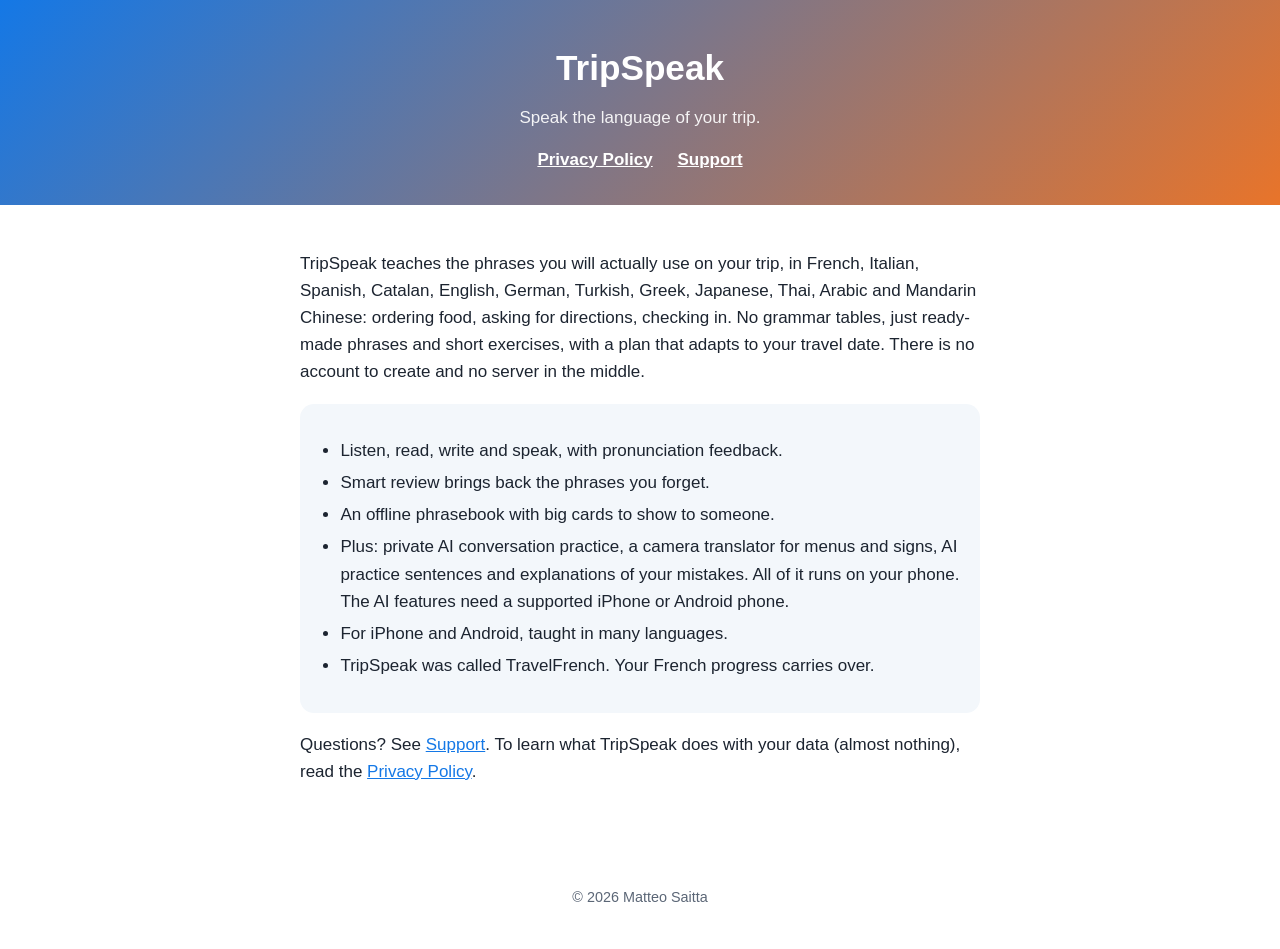
==== index.html @ 791d49d3 "TripSpeak site: home, privacy policy and support Co-Authored-By: Claude Opus 5.5 <noreply@anthropic." ====
<!DOCTYPE html>
<html lang="en">
<head>
    <meta charset="utf-8">
    <meta name="viewport" content="width=device-width, initial-scale=1">
    <title>TripSpeak: speak the language of your trip</title>
    <meta name="description" content="TripSpeak teaches the phrases you need for your trip, in 12 languages: ready-made phrases, listening, reading, writing and speaking practice, and a plan that adapts to your travel date.">
    <link rel="stylesheet" href="style.css">
</head>
<body>
    <header>
        <h1>TripSpeak</h1>
        <p>Speak the language of your trip.</p>
        <nav>
            <a href="privacy.html">Privacy Policy</a>
            <a href="support.html">Support</a>
        </nav>
    </header>
    <main>
        <p>TripSpeak teaches the phrases you will actually use on your trip, in French, Italian, Spanish, Catalan, English, German, Turkish, Greek, Japanese, Thai, Arabic and Mandarin Chinese: ordering food, asking for directions, checking in. No grammar tables, just ready-made phrases and short exercises, with a plan that adapts to your travel date. There is no account to create and no server in the middle.</p>

        <div class="card">
            <ul>
                <li>Listen, read, write and speak, with pronunciation feedback.</li>
                <li>Smart review brings back the phrases you forget.</li>
                <li>An offline phrasebook with big cards to show to someone.</li>
                <li>Plus: private AI conversation practice, a camera translator for menus and signs, AI practice sentences and explanations of your mistakes. All of it runs on your phone. The AI features need a supported iPhone or Android phone.</li>
                <li>For iPhone and Android, taught in many languages.</li>
                <li>TripSpeak was called TravelFrench. Your French progress carries over.</li>
            </ul>
        </div>

        <p>Questions? See <a href="support.html">Support</a>. To learn what TripSpeak does with your data (almost nothing), read the <a href="privacy.html">Privacy Policy</a>.</p>
    </main>
    <footer>&copy; 2026 Matteo Saitta</footer>
</body>
</html>
---- style.css ----
:root {
    --blue: #1478e6;
    --green: #e8742a;
    --text: #1c2430;
    --muted: #5b6676;
    --bg: #ffffff;
    --card: #f3f7fb;
}

@media (prefers-color-scheme: dark) {
    :root {
        --text: #e8edf3;
        --muted: #9aa6b6;
        --bg: #0f151c;
        --card: #18212b;
    }
}

* { box-sizing: border-box; }

body {
    margin: 0;
    font: 17px/1.6 -apple-system, BlinkMacSystemFont, "Segoe UI", Roboto, Helvetica, Arial, sans-serif;
    color: var(--text);
    background: var(--bg);
}

header {
    background: linear-gradient(135deg, var(--blue), var(--green));
    color: #fff;
    padding: 40px 20px 32px;
    text-align: center;
}

header h1 { margin: 0; font-size: 2.2rem; }
header p { margin: 8px 0 0; opacity: 0.92; }

main { max-width: 720px; margin: 0 auto; padding: 28px 20px 60px; }

h2 { margin-top: 2em; font-size: 1.35rem; }
h3 { margin-top: 1.6em; font-size: 1.05rem; }

a { color: var(--blue); }

nav { margin-top: 14px; }
nav a { color: #fff; margin: 0 10px; font-weight: 600; }

.card { background: var(--card); border-radius: 14px; padding: 16px 20px; margin: 18px 0; }

ul { padding-left: 1.2em; }
li { margin: 0.3em 0; }

footer { text-align: center; color: var(--muted); font-size: 0.9rem; padding: 24px 20px 40px; }
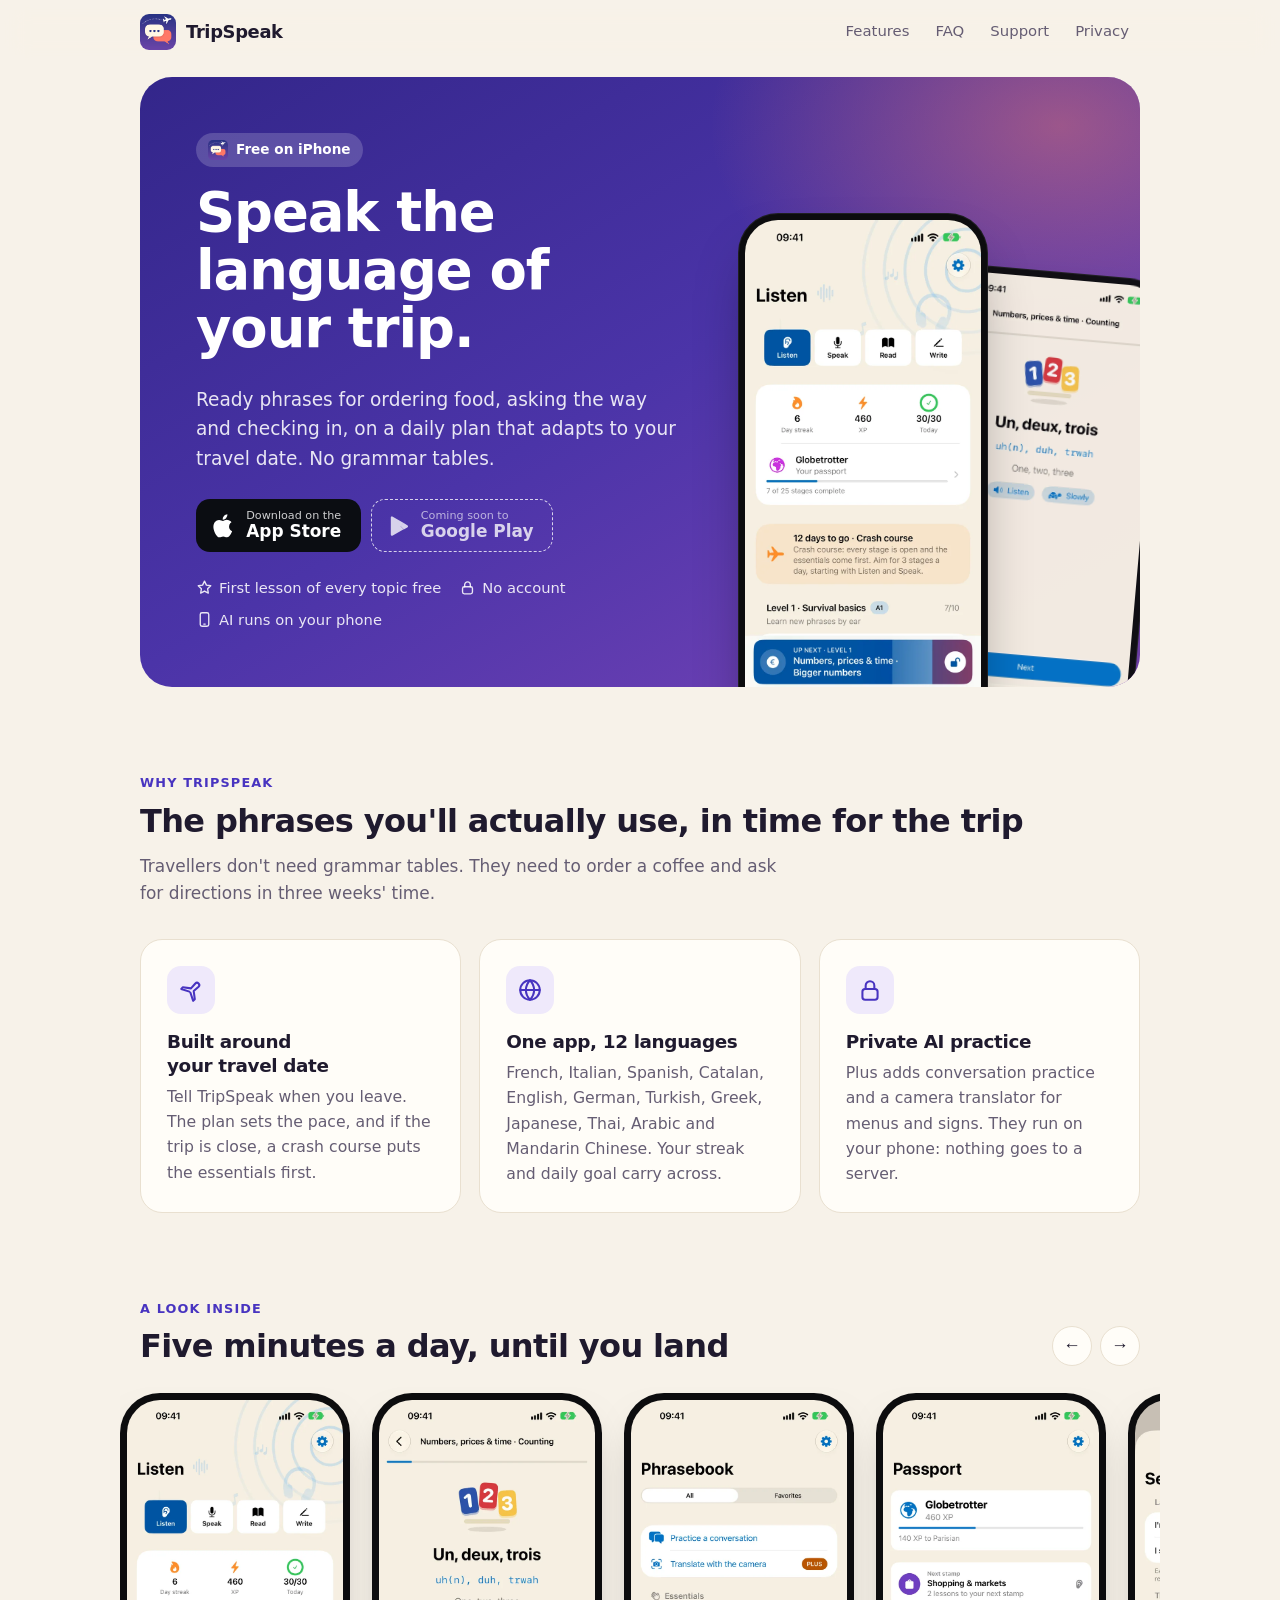
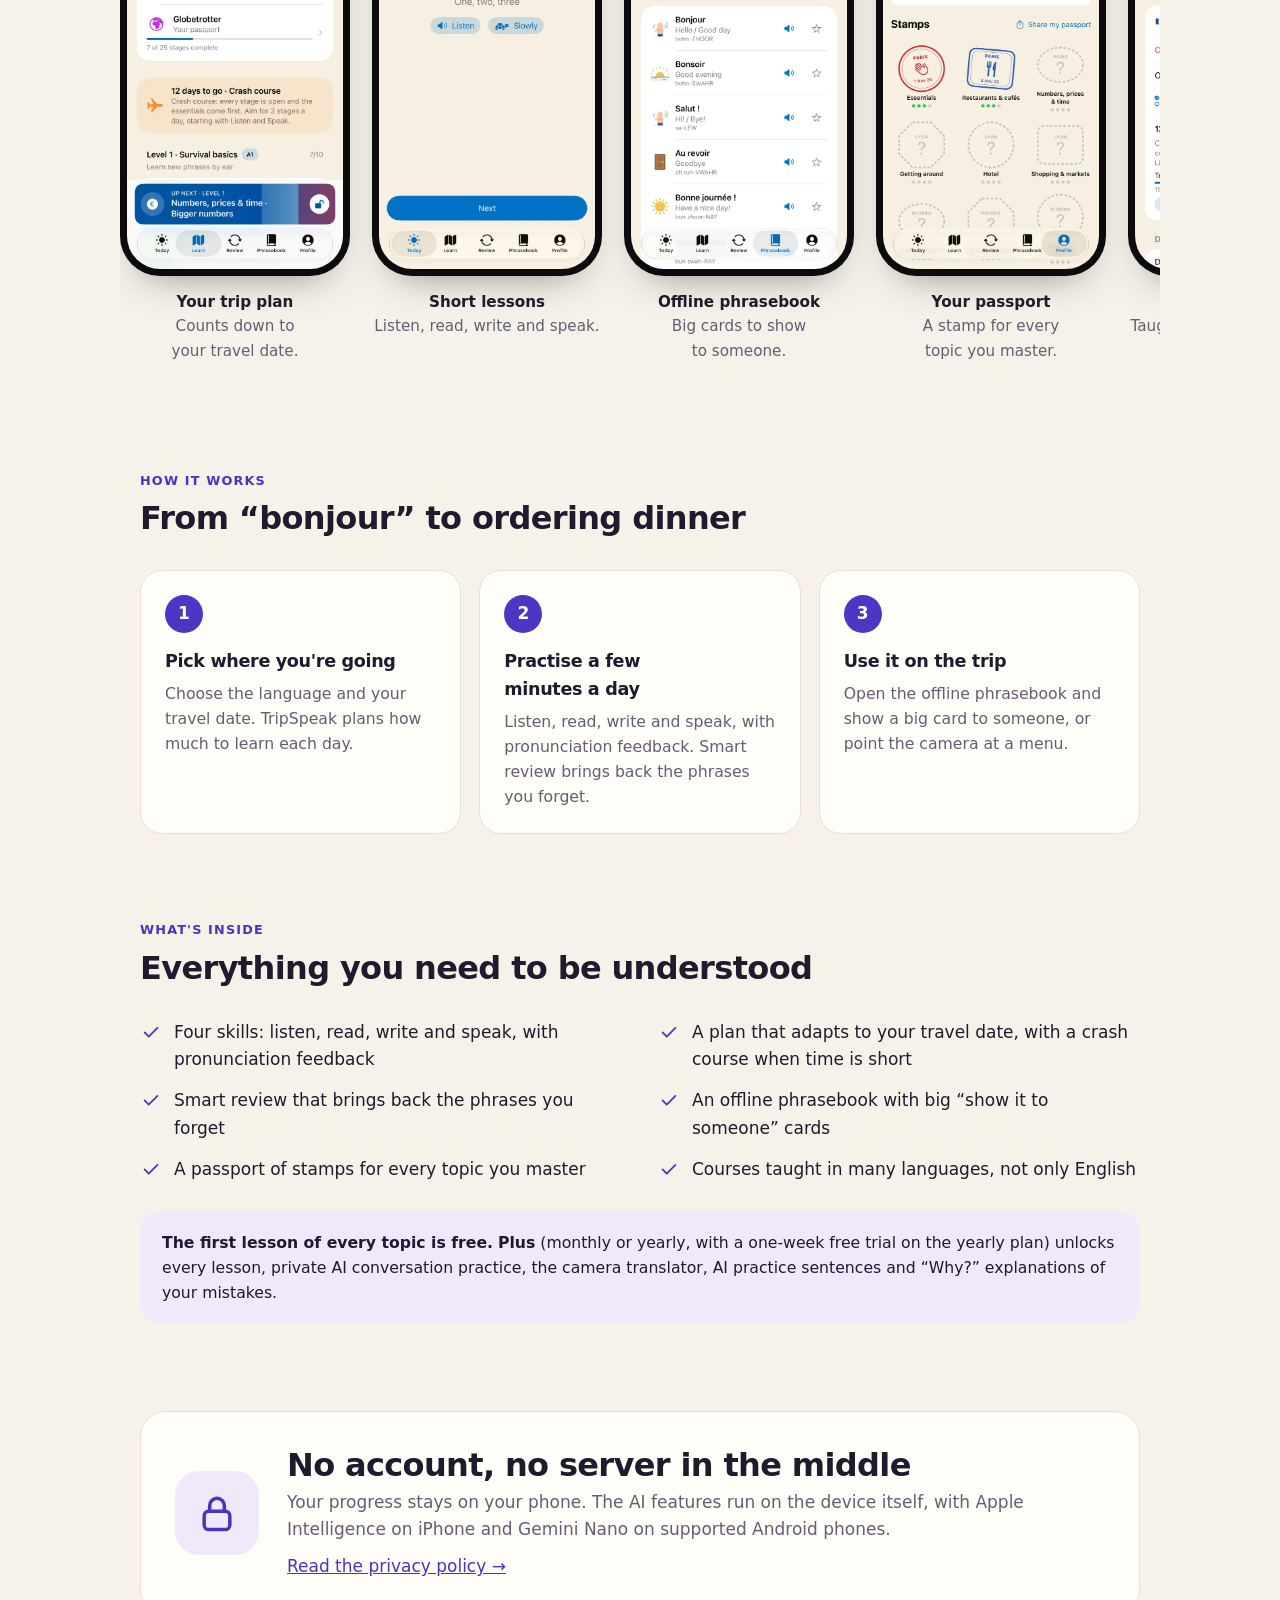
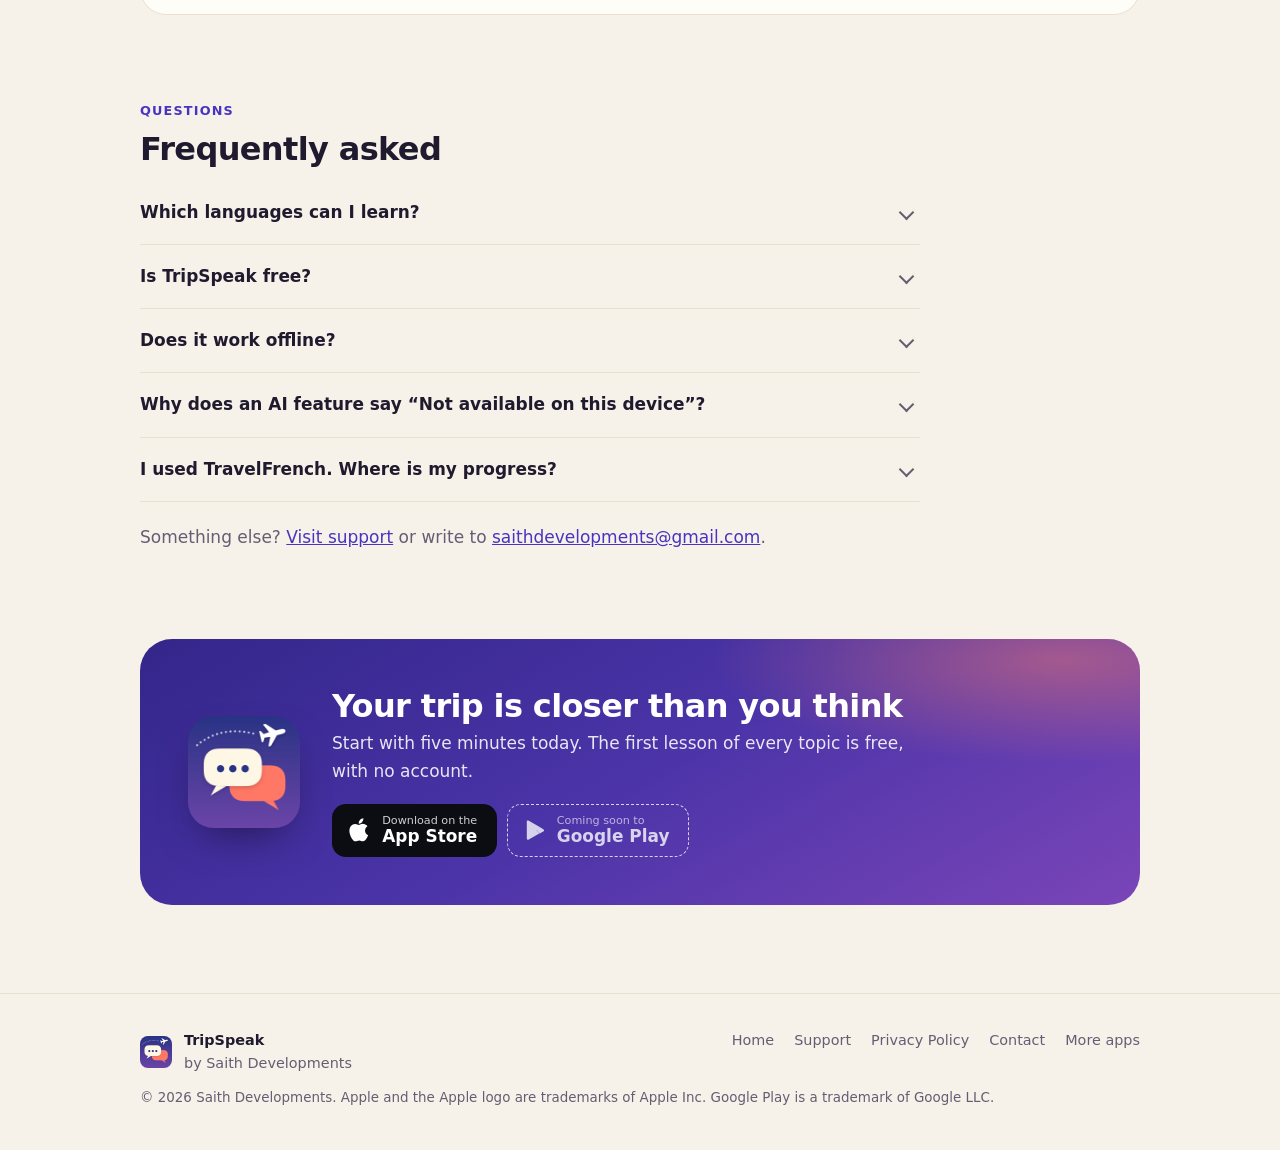
==== commit 5e970d8d: "Redesign the site in the Sitspark style: hero with screenshots, features, FAQ and support Co-Authore" ====
--- a/index.html
+++ b/index.html
@@ -1,37 +1,191 @@
-<!DOCTYPE html>
-<html lang="en">
-<head>
-    <meta charset="utf-8">
-    <meta name="viewport" content="width=device-width, initial-scale=1">
-    <title>TripSpeak: speak the language of your trip</title>
-    <meta name="description" content="TripSpeak teaches the phrases you need for your trip, in 12 languages: ready-made phrases, listening, reading, writing and speaking practice, and a plan that adapts to your travel date.">
-    <link rel="stylesheet" href="style.css">
-</head>
-<body>
-    <header>
-        <h1>TripSpeak</h1>
-        <p>Speak the language of your trip.</p>
-        <nav>
-            <a href="privacy.html">Privacy Policy</a>
-            <a href="support.html">Support</a>
-        </nav>
-    </header>
-    <main>
-        <p>TripSpeak teaches the phrases you will actually use on your trip, in French, Italian, Spanish, Catalan, English, German, Turkish, Greek, Japanese, Thai, Arabic and Mandarin Chinese: ordering food, asking for directions, checking in. No grammar tables, just ready-made phrases and short exercises, with a plan that adapts to your travel date. There is no account to create and no server in the middle.</p>
+<!doctype html>
+<html lang="en"><head><meta charset="utf-8"><meta name="viewport" content="width=device-width,initial-scale=1">
+<title>TripSpeak: travel phrases in 12 languages</title><meta name="description" content="Learn the phrases you&#x27;ll use on your trip, on a plan that counts down to your travel date. French, Italian, Spanish, Japanese, Thai and more. No account.">
+<link rel="canonical" href="https://saith96.github.io/tripspeak-site/"><link rel="icon" href="assets/favicon.png"><link rel="apple-touch-icon" href="assets/apple-touch-icon.png">
+<meta name="theme-color" content="#f7f2e9"><meta name="color-scheme" content="light dark">
+<meta property="og:title" content="TripSpeak: travel phrases in 12 languages"><meta property="og:description" content="Learn the phrases you&#x27;ll use on your trip, on a plan that counts down to your travel date. French, Italian, Spanish, Japanese, Thai and more. No account."><meta property="og:image" content="https://saith96.github.io/tripspeak-site/assets/og.jpg"><meta property="og:url" content="https://saith96.github.io/tripspeak-site/"><meta property="og:type" content="website"><meta name="twitter:card" content="summary_large_image">
+<meta name="apple-itunes-app" content="app-id=6828880209">
+<style>:root{--font:ui-rounded,"SF Pro Rounded",-apple-system,BlinkMacSystemFont,"Segoe UI",system-ui,sans-serif;--display:ui-rounded,"SF Pro Rounded",-apple-system,BlinkMacSystemFont,"Segoe UI",system-ui,sans-serif;--track:-0.02em;--on-brand:#fff;--btn:#0b0d12;--btn-ink:#fff;--hero-chip:rgba(255,255,255,.18);--bg:#f7f2e9;--card:#fffdf8;--ink:#1f1a2e;--ink2:#332c45;--muted:#655d73;--line:#e9e0d0;--soft:#efe9fb;--brand:#4b37c4;--link:#4834c0;--hero:linear-gradient(150deg,#33268a 0%,#4b34a8 50%,#7a45b8 100%);--hero-ink:#ffffff;--hero-muted:rgba(255,255,255,.88);--hero-glow:radial-gradient(50% 55% at 92% 8%,rgba(255,128,104,.45),transparent 70%)}
+@media(prefers-color-scheme:dark){:root:not([data-theme=light]){--font:ui-rounded,"SF Pro Rounded",-apple-system,BlinkMacSystemFont,"Segoe UI",system-ui,sans-serif;--display:ui-rounded,"SF Pro Rounded",-apple-system,BlinkMacSystemFont,"Segoe UI",system-ui,sans-serif;--track:-0.02em;--on-brand:#fff;--btn:#000;--btn-ink:#fff;--hero-chip:rgba(255,255,255,.18);--bg:#15121c;--card:#1e1a28;--ink:#f1edf8;--ink2:#d9d3e6;--muted:#a69fb6;--line:#2d283a;--soft:#262040;--brand:#4b37c4;--link:#a796ff;--hero:linear-gradient(150deg,#33268a 0%,#4b34a8 50%,#7a45b8 100%);--hero-ink:#ffffff;--hero-muted:rgba(255,255,255,.88);--hero-glow:radial-gradient(50% 55% at 92% 8%,rgba(255,128,104,.45),transparent 70%)}}
+:root[data-theme=dark]{--font:ui-rounded,"SF Pro Rounded",-apple-system,BlinkMacSystemFont,"Segoe UI",system-ui,sans-serif;--display:ui-rounded,"SF Pro Rounded",-apple-system,BlinkMacSystemFont,"Segoe UI",system-ui,sans-serif;--track:-0.02em;--on-brand:#fff;--btn:#000;--btn-ink:#fff;--hero-chip:rgba(255,255,255,.18);--bg:#15121c;--card:#1e1a28;--ink:#f1edf8;--ink2:#d9d3e6;--muted:#a69fb6;--line:#2d283a;--soft:#262040;--brand:#4b37c4;--link:#a796ff;--hero:linear-gradient(150deg,#33268a 0%,#4b34a8 50%,#7a45b8 100%);--hero-ink:#ffffff;--hero-muted:rgba(255,255,255,.88);--hero-glow:radial-gradient(50% 55% at 92% 8%,rgba(255,128,104,.45),transparent 70%)}
+*{box-sizing:border-box}html{-webkit-text-size-adjust:100%;scroll-behavior:smooth;scroll-padding-top:84px}
+body{margin:0;font:17px/1.6 var(--font);color:var(--ink);background:var(--bg);-webkit-font-smoothing:antialiased}
+img{max-width:100%}
+a{color:var(--link)}
+:focus-visible{outline:3px solid var(--link);outline-offset:3px;border-radius:6px}
+.skip{position:absolute;left:-9999px}.skip:focus{left:16px;top:12px;z-index:50;background:var(--card);padding:8px 14px;border-radius:10px}
+.wrap{max-width:1040px;margin:0 auto;padding:0 20px}
+h1,h2,h3{font-family:var(--display);text-wrap:balance;letter-spacing:var(--track)}
+h1{font-size:clamp(2.1rem,5.2vw,3.4rem);line-height:1.06;margin:0 0 .5em}
+h2{font-size:clamp(1.5rem,3vw,2rem);line-height:1.2;margin:0 0 .4em}
+.kicker{display:block;font:600 .8rem/1.2 var(--font);letter-spacing:.09em;text-transform:uppercase;color:var(--link);margin-bottom:.7rem}
+section.blk{margin:5.5rem 0}
+.sub{color:var(--muted);max-width:38em;margin:0 0 2rem;font-size:1.06rem}
 
-        <div class="card">
-            <ul>
-                <li>Listen, read, write and speak, with pronunciation feedback.</li>
-                <li>Smart review brings back the phrases you forget.</li>
-                <li>An offline phrasebook with big cards to show to someone.</li>
-                <li>Plus: private AI conversation practice, a camera translator for menus and signs, AI practice sentences and explanations of your mistakes. All of it runs on your phone. The AI features need a supported iPhone or Android phone.</li>
-                <li>For iPhone and Android, taught in many languages.</li>
-                <li>TripSpeak was called TravelFrench. Your French progress carries over.</li>
-            </ul>
-        </div>
+/* top bar */
+header.top{position:sticky;top:0;z-index:20;background:color-mix(in srgb,var(--bg) 82%,transparent);-webkit-backdrop-filter:saturate(1.6) blur(14px);backdrop-filter:saturate(1.6) blur(14px);border-bottom:1px solid transparent;transition:border-color .2s}
+header.top.scrolled{border-bottom-color:var(--line)}
+header.top .wrap{display:flex;align-items:center;gap:12px;height:64px}
+.brand{display:flex;align-items:center;gap:10px;font:700 1.12rem/1 var(--display);letter-spacing:var(--track);color:var(--ink);text-decoration:none;margin-right:auto}
+.brand img{width:36px;height:36px;border-radius:9px}
+header.top nav{display:flex;gap:4px}
+header.top nav a{color:var(--muted);text-decoration:none;font-size:.93rem;padding:7px 11px;border-radius:9px}
+header.top nav a:hover,header.top nav a[aria-current]{color:var(--ink);background:var(--soft)}
 
-        <p>Questions? See <a href="support.html">Support</a>. To learn what TripSpeak does with your data (almost nothing), read the <a href="privacy.html">Privacy Policy</a>.</p>
-    </main>
-    <footer>&copy; 2026 Matteo Saitta</footer>
-</body>
-</html>
+/* hero */
+.hero{position:relative;background:var(--hero);border-radius:32px;color:var(--hero-ink);display:grid;grid-template-columns:1.05fr .95fr;gap:24px;padding:56px 0 0 56px;overflow:hidden;margin-top:12px;isolation:isolate}
+.hero:after{content:"";position:absolute;inset:0;background:var(--hero-glow,none);z-index:-1;pointer-events:none}
+.hero .txt{padding-bottom:56px;align-self:center}
+.hero .tag{display:inline-flex;align-items:center;gap:8px;font-size:.85rem;font-weight:600;background:var(--hero-chip);color:var(--hero-ink);padding:6px 12px;border-radius:999px;margin-bottom:1.1rem}
+.hero .tag img{width:20px;height:20px;border-radius:5px}
+.hero h1{color:var(--hero-ink)}
+.hero p.lead{font-size:1.16rem;color:var(--hero-muted);max-width:30em;margin:0 0 1.6rem;font-weight:500}
+.chips{display:flex;flex-wrap:wrap;gap:8px 18px;margin:1.5rem 0 0;padding:0;list-style:none;font-size:.92rem;color:var(--hero-muted);font-weight:500}
+.chips li{display:flex;align-items:center;gap:6px}.chips .ic{width:17px;height:17px}
+.phones{position:relative;height:500px;align-self:end}
+.phone{position:absolute;background:#0c0c0e;padding:7px;border-radius:40px;box-shadow:0 30px 60px -20px rgba(0,0,0,.45),0 0 0 1px rgba(255,255,255,.08) inset}
+.phone img{display:block;width:100%;height:auto;border-radius:33px}
+.phones .p1{width:250px;left:8%;top:26px;z-index:2}
+.phones .p2{width:220px;left:52%;top:84px;transform:rotate(5deg);opacity:.97}
+@media(prefers-reduced-motion:no-preference){.phones .p1{animation:rise .9s cubic-bezier(.2,.8,.2,1) both}.phones .p2{animation:rise2 1.1s .1s cubic-bezier(.2,.8,.2,1) both}
+@keyframes rise{from{transform:translateY(60px);opacity:0}}@keyframes rise2{from{transform:translateY(80px) rotate(5deg);opacity:0}}}
+
+/* store buttons */
+.ctas{display:flex;flex-wrap:wrap;gap:10px;align-items:center}
+.store{display:inline-flex;align-items:center;gap:10px;background:var(--btn);color:var(--btn-ink);padding:.62rem 1.15rem .62rem .95rem;border-radius:14px;text-decoration:none;line-height:1.1;border:1px solid transparent;transition:transform .15s,box-shadow .15s}
+.store svg{width:24px;height:24px;flex:none}
+.store small{display:block;font-size:.7rem;opacity:.8;font-weight:500}.store b{font-size:1.06rem;font-weight:650}
+a.store:hover{transform:translateY(-2px);box-shadow:0 10px 24px -10px rgba(0,0,0,.5)}
+.store.soon{background:transparent;color:inherit;border:1.5px dashed currentColor;opacity:.78;cursor:default}
+.hero .store.soon{color:var(--hero-ink)}
+
+/* cards */
+.grid{display:grid;grid-template-columns:repeat(3,1fr);gap:18px}
+.card{background:var(--card);border:1px solid var(--line);border-radius:22px;padding:26px}
+.card .badge{width:48px;height:48px;border-radius:14px;display:grid;place-items:center;background:var(--soft);color:var(--link);margin-bottom:16px}
+.card .badge .ic{width:26px;height:26px}
+.card h3{margin:0 0 .4rem;font-size:1.15rem;line-height:1.3}.card p{margin:0;color:var(--muted);font-size:.98rem}
+
+/* gallery */
+.gallery{display:flex;gap:22px;overflow-x:auto;scroll-snap-type:x mandatory;padding:6px 20px 22px;margin:0 -20px;scrollbar-width:thin;scrollbar-color:var(--line) transparent}
+.gallery figure{flex:none;width:230px;margin:0;scroll-snap-align:start}
+.gallery .phone{position:static;box-shadow:0 18px 40px -22px rgba(0,0,0,.5)}
+.gallery figcaption{margin-top:14px;font-size:.95rem;color:var(--muted);text-align:center;text-wrap:balance}
+.gallery figcaption b{display:block;color:var(--ink);font-weight:650}
+.gnav{display:flex;gap:8px;justify-content:flex-end;margin-top:-3.3rem;margin-bottom:1.3rem}
+.gnav button{width:40px;height:40px;border-radius:50%;border:1px solid var(--line);background:var(--card);color:var(--ink);cursor:pointer;font-size:1.1rem}
+.gnav button:hover{background:var(--soft)}
+
+/* steps */
+ol.steps{list-style:none;padding:0;margin:0;counter-reset:s;display:grid;grid-template-columns:repeat(3,1fr);gap:18px}
+ol.steps li{counter-increment:s;background:var(--card);border:1px solid var(--line);border-radius:22px;padding:24px;position:relative}
+ol.steps li:before{content:counter(s);width:38px;height:38px;border-radius:50%;background:var(--brand);color:var(--on-brand);font-weight:700;display:grid;place-items:center;margin-bottom:14px}
+ol.steps h3{font-size:1.1rem;margin:0 0 .35rem}ol.steps p{margin:0;color:var(--muted);font-size:.98rem}
+
+/* features */
+ul.feat{list-style:none;padding:0;margin:0;display:grid;grid-template-columns:1fr 1fr;gap:14px 36px}
+ul.feat li{display:flex;gap:12px;align-items:flex-start}
+ul.feat .ic{width:22px;height:22px;flex:none;color:var(--link);margin-top:2px}
+.plus{margin-top:1.8rem;background:var(--soft);border-radius:18px;padding:18px 22px;font-size:.98rem}
+.plus b{color:var(--ink)}
+
+/* privacy band */
+.band{background:var(--card);border:1px solid var(--line);border-radius:26px;padding:34px;display:flex;align-items:center;gap:28px}
+.band .big{width:84px;height:84px;border-radius:24px;display:grid;place-items:center;background:var(--soft);color:var(--link);flex:none}
+.band .big .ic{width:44px;height:44px}
+.band h2{margin:0 0 .3rem}.band p{margin:0 0 .6rem;color:var(--muted)}
+
+/* faq */
+.faq{max-width:780px}
+.faq details{border-bottom:1px solid var(--line)}
+.faq summary{cursor:pointer;list-style:none;padding:18px 40px 18px 0;font-weight:600;font-size:1.06rem;position:relative}
+.faq summary::-webkit-details-marker{display:none}
+.faq summary:after{content:"";position:absolute;right:8px;top:26px;width:9px;height:9px;border-right:2px solid var(--muted);border-bottom:2px solid var(--muted);transform:rotate(45deg);transition:transform .2s}
+.faq details[open] summary:after{transform:rotate(225deg);top:30px}
+.faq details p{margin:-4px 0 18px;color:var(--muted)}
+
+/* closing cta */
+.final{background:var(--hero);color:var(--hero-ink);border-radius:32px;padding:48px;display:flex;align-items:center;gap:32px;position:relative;overflow:hidden;isolation:isolate}
+.final:after{content:"";position:absolute;inset:0;background:var(--hero-glow,none);z-index:-1}
+.final img.app{width:112px;height:112px;border-radius:26px;flex:none;box-shadow:0 18px 40px -16px rgba(0,0,0,.5)}
+.final h2{color:var(--hero-ink);margin:0 0 .3rem}.final p{margin:0 0 1.2rem;color:var(--hero-muted);max-width:34em}
+
+/* documents */
+.doc{max-width:740px;margin:2.4rem auto 0}
+.doc h1{font-size:clamp(1.9rem,4.5vw,2.6rem)}
+.doc h2{font-size:1.35rem;margin:2.2rem 0 .6rem}.doc h3{font-size:1.1rem;margin:1.6rem 0 .4rem}
+.doc p,.doc li{color:var(--ink2)}.doc li{margin-bottom:.35rem}
+.doc section{margin:0}
+.doc .card{margin:1.2rem 0}
+.doc table{border-collapse:collapse;width:100%;margin:1rem 0;font-size:.95rem}.doc td,.doc th{border:1px solid var(--line);padding:8px 10px;text-align:left;vertical-align:top}
+.contact{display:flex;gap:16px;align-items:center;background:var(--card);border:1px solid var(--line);border-radius:20px;padding:20px 22px;margin:1.4rem 0 2rem}
+.contact .ic{width:30px;height:30px;color:var(--link);flex:none}.contact p{margin:0}
+
+/* footer */
+footer.site{margin:5rem 0 0;padding:2.2rem 0 2.6rem;border-top:1px solid var(--line);font-size:.9rem;color:var(--muted)}
+footer.site .wrap{display:flex;flex-wrap:wrap;gap:12px 28px;align-items:flex-start}
+footer.site .fb{margin-right:auto;display:flex;gap:12px;align-items:center}
+footer.site .fb img{width:32px;height:32px;border-radius:8px}
+footer.site .fb b{color:var(--ink);display:block}
+footer.site nav{display:flex;flex-wrap:wrap;gap:6px 20px}
+footer.site a{color:var(--muted);text-decoration:none}footer.site a:hover{color:var(--ink);text-decoration:underline}
+footer.site .legal{flex-basis:100%;margin:0;font-size:.84rem}
+
+@media(max-width:900px){
+ .hero{grid-template-columns:1fr;padding:40px 28px 0}
+ .hero .txt{padding-bottom:0}
+ .phones{height:400px;max-width:460px;width:100%;margin:0 auto}
+ .phones .p1{width:210px;left:6%}.phones .p2{width:186px;left:50%}
+ .grid,ol.steps{grid-template-columns:1fr}
+ ul.feat{grid-template-columns:1fr}
+}
+@media(max-width:620px){
+ .wrap{padding:0 16px}
+ header.top nav a.opt{display:none}
+ .hero{border-radius:26px;padding:32px 22px 0;margin-top:6px}
+ .phones{height:350px}.phones .p1{width:186px;left:2%}.phones .p2{width:164px;left:48%;top:70px}
+ section.blk{margin:4rem 0}
+ .band,.final{flex-direction:column;align-items:flex-start;padding:28px 24px}
+ .gallery{padding:6px 16px 22px;margin:0 -16px}.gallery figure{width:200px}
+ .gnav{display:none}
+ .final img.app{width:84px;height:84px;border-radius:20px}
+}
+@media(prefers-reduced-motion:reduce){html{scroll-behavior:auto}*{transition:none!important}}
+</style><script type="application/ld+json">{"@context": "https://schema.org", "@type": "SoftwareApplication", "name": "TripSpeak: Travel Phrases", "operatingSystem": "iOS, Android", "applicationCategory": "EducationalApplication", "description": "Learn the phrases you'll use on your trip, on a plan that counts down to your travel date. French, Italian, Spanish, Japanese, Thai and more. No account.", "url": "https://saith96.github.io/tripspeak-site/", "image": "https://saith96.github.io/tripspeak-site/assets/icon.png", "author": {"@type": "Organization", "name": "Saith Developments", "url": "https://saith96.github.io/apps/"}, "offers": {"@type": "Offer", "price": "0", "priceCurrency": "USD"}, "installUrl": "https://apps.apple.com/app/id6828880209"}</script><script type="application/ld+json">{"@context": "https://schema.org", "@type": "FAQPage", "mainEntity": [{"@type": "Question", "name": "Which languages can I learn?", "acceptedAnswer": {"@type": "Answer", "text": "French, Italian, Spanish, Catalan, English, German, Turkish, Greek, Japanese, Thai, Arabic and Mandarin Chinese. Each course keeps its own progress, and your streak and daily goal count them all."}}, {"@type": "Question", "name": "Is TripSpeak free?", "acceptedAnswer": {"@type": "Answer", "text": "The first lesson of every topic is free. Plus is a monthly or yearly subscription, and the yearly plan starts with a one-week free trial for new subscribers."}}, {"@type": "Question", "name": "Does it work offline?", "acceptedAnswer": {"@type": "Answer", "text": "Yes, lessons and the phrasebook work without a connection. The camera translator may download a language once, which needs internet."}}, {"@type": "Question", "name": "Why does an AI feature say “Not available on this device”?", "acceptedAnswer": {"@type": "Answer", "text": "The AI features run on the phone itself and need a compatible iPhone with Apple Intelligence turned on, or a supported Android phone with Gemini Nano."}}, {"@type": "Question", "name": "I used TravelFrench. Where is my progress?", "acceptedAnswer": {"@type": "Answer", "text": "TripSpeak is TravelFrench's new name. Your French progress, starred phrases and subscription moved into TripSpeak's French course."}}]}</script>
+</head><body><a class="skip" href="#main">Skip to content</a>
+<header class="top"><div class="wrap"><a class="brand" href="index.html"><img src="assets/icon.png" alt="" width="36" height="36">TripSpeak</a><nav aria-label="Site"><a href="index.html#features" class="opt">Features</a><a href="index.html#faq" class="opt">FAQ</a><a href="support.html" class="">Support</a><a href="privacy.html" class="">Privacy</a></nav></div></header>
+<main id="main"><div class="wrap">
+<section class="hero">
+<div class="txt"><span class="tag"><img src="assets/icon.png" alt="" width="20" height="20">Free on iPhone</span>
+<h1>Speak the language of your trip.</h1><p class="lead">Ready phrases for ordering food, asking the way and checking in, on a daily plan that adapts to your travel date. No grammar tables.</p>
+<div class="ctas"><a class="store" href="https://apps.apple.com/app/id6828880209?ct=site-hero&mt=8"><svg viewBox="0 0 24 24" aria-hidden="true"><path fill="currentColor" d="M17.05 12.54c-.03-2.9 2.37-4.3 2.48-4.37-1.35-1.98-3.46-2.25-4.2-2.28-1.79-.18-3.5 1.05-4.4 1.05-.92 0-2.31-1.03-3.8-1-1.95.03-3.76 1.14-4.76 2.88-2.04 3.53-.52 8.74 1.45 11.6.97 1.4 2.12 2.97 3.62 2.91 1.46-.06 2.01-.94 3.77-.94 1.75 0 2.25.94 3.79.91 1.57-.03 2.56-1.42 3.52-2.83 1.11-1.62 1.57-3.2 1.59-3.28-.03-.01-3.04-1.17-3.06-4.65zM14.16 4.02c.8-.97 1.34-2.31 1.19-3.65-1.15.05-2.55.77-3.38 1.73-.74.85-1.39 2.23-1.21 3.54 1.28.1 2.6-.65 3.4-1.62z"/></svg><span><small>Download on the</small><b>App Store</b></span></a><span class="store soon"><svg viewBox="0 0 24 24" aria-hidden="true"><path fill="currentColor" d="M4.2 2.6c-.3.3-.4.7-.4 1.2v16.4c0 .5.1.9.4 1.2l.1.1 9.2-9.2v-.2L4.3 2.5zM16.6 15.4l-3.1-3.1v-.2l3.1-3.1.1.1 3.6 2.1c1 .6 1 1.6 0 2.2l-3.6 2zM16.7 15.3 13.5 12.1l-9.3 9.3c.3.4.9.4 1.6.1l10.9-6.2M16.7 8.9 5.8 2.7c-.7-.4-1.3-.3-1.6.1l9.3 9.3z"/></svg><span><small>Coming soon to</small><b>Google Play</b></span></span></div>
+<ul class="chips"><li><svg class="ic" viewBox="0 0 24 24" fill="none" stroke="currentColor" stroke-width="1.9" stroke-linecap="round" stroke-linejoin="round" aria-hidden="true"><path d="m12 3 2.7 5.6 6.1.9-4.4 4.3 1 6.1L12 17l-5.4 2.9 1-6.1L3.2 9.5l6.1-.9z"/></svg>First lesson of every topic free</li><li><svg class="ic" viewBox="0 0 24 24" fill="none" stroke="currentColor" stroke-width="1.9" stroke-linecap="round" stroke-linejoin="round" aria-hidden="true"><rect x="5" y="11" width="14" height="10" rx="2.5"/><path d="M8 11V8a4 4 0 0 1 8 0v3"/></svg>No account</li><li><svg class="ic" viewBox="0 0 24 24" fill="none" stroke="currentColor" stroke-width="1.9" stroke-linecap="round" stroke-linejoin="round" aria-hidden="true"><rect x="6" y="2.5" width="12" height="19" rx="2.5"/><path d="M11 18.5h2"/></svg>AI runs on your phone</li></ul></div>
+<div class="phones" aria-hidden="false"><div class="phone p1"><img src="assets/learn.webp" alt="TripSpeak learn screen with a 12-day crash course" width="640" height="1391" decoding="async"></div><div class="phone p2"><img src="assets/lesson.webp" alt="A TripSpeak lesson teaching un, deux, trois" width="640" height="1391" decoding="async"></div></div>
+</section>
+
+<section class="blk" id="why"><span class="kicker">Why TripSpeak</span><h2>The phrases you&#x27;ll actually use, in time for the trip</h2><p class="sub">Travellers don't need grammar tables. They need to order a coffee and ask for directions in three weeks' time.</p><div class="grid"><div class="card"><div class="badge"><svg class="ic" viewBox="0 0 24 24" fill="none" stroke="currentColor" stroke-width="1.9" stroke-linecap="round" stroke-linejoin="round" aria-hidden="true"><path d="M10.5 13.5 3 11l1.5-1.5 7.5 1 4-4.5a2 2 0 0 1 3 3l-4.5 4 1 7.5L14 22l-2.5-7.5"/></svg></div><h3>Built around your travel date</h3><p>Tell TripSpeak when you leave. The plan sets the pace, and if the trip is close, a crash course puts the essentials first.</p></div><div class="card"><div class="badge"><svg class="ic" viewBox="0 0 24 24" fill="none" stroke="currentColor" stroke-width="1.9" stroke-linecap="round" stroke-linejoin="round" aria-hidden="true"><circle cx="12" cy="12" r="9"/><path d="M3 12h18M12 3c2.5 2.7 3.8 5.7 3.8 9s-1.3 6.3-3.8 9c-2.5-2.7-3.8-5.7-3.8-9S9.5 5.7 12 3z"/></svg></div><h3>One app, 12 languages</h3><p>French, Italian, Spanish, Catalan, English, German, Turkish, Greek, Japanese, Thai, Arabic and Mandarin Chinese. Your streak and daily goal carry across.</p></div><div class="card"><div class="badge"><svg class="ic" viewBox="0 0 24 24" fill="none" stroke="currentColor" stroke-width="1.9" stroke-linecap="round" stroke-linejoin="round" aria-hidden="true"><rect x="5" y="11" width="14" height="10" rx="2.5"/><path d="M8 11V8a4 4 0 0 1 8 0v3"/></svg></div><h3>Private AI practice</h3><p>Plus adds conversation practice and a camera translator for menus and signs. They run on your phone: nothing goes to a server.</p></div></div></section>
+
+<section class="blk" id="screens"><span class="kicker">A look inside</span><h2>Five minutes a day, until you land</h2>
+<div class="gnav"><button type="button" data-d="0" aria-label="Previous screens">&larr;</button><button type="button" data-d="1" aria-label="Next screens">&rarr;</button></div>
+<div class="gallery" tabindex="0" aria-label="Screens"><figure><div class="phone "><img src="assets/learn.webp" alt="TripSpeak learn screen with a 12-day crash course" width="640" height="1391" loading="lazy" decoding="async"></div><figcaption><b>Your trip plan</b>Counts down to your travel date.</figcaption></figure><figure><div class="phone "><img src="assets/lesson.webp" alt="A TripSpeak lesson teaching un, deux, trois" width="640" height="1391" loading="lazy" decoding="async"></div><figcaption><b>Short lessons</b>Listen, read, write and speak.</figcaption></figure><figure><div class="phone "><img src="assets/phrasebook.webp" alt="TripSpeak phrasebook with French greetings" width="640" height="1391" loading="lazy" decoding="async"></div><figcaption><b>Offline phrasebook</b>Big cards to show to someone.</figcaption></figure><figure><div class="phone "><img src="assets/passport.webp" alt="TripSpeak passport with stamps" width="640" height="1391" loading="lazy" decoding="async"></div><figcaption><b>Your passport</b>A stamp for every topic you master.</figcaption></figure><figure><div class="phone "><img src="assets/courses.webp" alt="TripSpeak settings with the list of languages" width="640" height="1391" loading="lazy" decoding="async"></div><figcaption><b>12 languages</b>Taught in your own language.</figcaption></figure></div></section>
+
+<section class="blk" id="how"><span class="kicker">How it works</span><h2>From &ldquo;bonjour&rdquo; to ordering dinner</h2><p class="sub"></p><ol class="steps"><li><h3>Pick where you&#x27;re going</h3><p>Choose the language and your travel date. TripSpeak plans how much to learn each day.</p></li><li><h3>Practise a few minutes a day</h3><p>Listen, read, write and speak, with pronunciation feedback. Smart review brings back the phrases you forget.</p></li><li><h3>Use it on the trip</h3><p>Open the offline phrasebook and show a big card to someone, or point the camera at a menu.</p></li></ol></section>
+
+<section class="blk" id="features"><span class="kicker">What's inside</span><h2>Everything you need to be understood</h2><p class="sub"></p><ul class="feat"><li><svg class="ic" viewBox="0 0 24 24" fill="none" stroke="currentColor" stroke-width="1.9" stroke-linecap="round" stroke-linejoin="round" aria-hidden="true"><path d="m5 12.5 4.5 4.5L19 7.5"/></svg><span>Four skills: listen, read, write and speak, with pronunciation feedback</span></li><li><svg class="ic" viewBox="0 0 24 24" fill="none" stroke="currentColor" stroke-width="1.9" stroke-linecap="round" stroke-linejoin="round" aria-hidden="true"><path d="m5 12.5 4.5 4.5L19 7.5"/></svg><span>A plan that adapts to your travel date, with a crash course when time is short</span></li><li><svg class="ic" viewBox="0 0 24 24" fill="none" stroke="currentColor" stroke-width="1.9" stroke-linecap="round" stroke-linejoin="round" aria-hidden="true"><path d="m5 12.5 4.5 4.5L19 7.5"/></svg><span>Smart review that brings back the phrases you forget</span></li><li><svg class="ic" viewBox="0 0 24 24" fill="none" stroke="currentColor" stroke-width="1.9" stroke-linecap="round" stroke-linejoin="round" aria-hidden="true"><path d="m5 12.5 4.5 4.5L19 7.5"/></svg><span>An offline phrasebook with big &ldquo;show it to someone&rdquo; cards</span></li><li><svg class="ic" viewBox="0 0 24 24" fill="none" stroke="currentColor" stroke-width="1.9" stroke-linecap="round" stroke-linejoin="round" aria-hidden="true"><path d="m5 12.5 4.5 4.5L19 7.5"/></svg><span>A passport of stamps for every topic you master</span></li><li><svg class="ic" viewBox="0 0 24 24" fill="none" stroke="currentColor" stroke-width="1.9" stroke-linecap="round" stroke-linejoin="round" aria-hidden="true"><path d="m5 12.5 4.5 4.5L19 7.5"/></svg><span>Courses taught in many languages, not only English</span></li></ul><p class="plus"><b>The first lesson of every topic is free.</b> <b>Plus</b> (monthly or yearly, with a one-week free trial on the yearly plan) unlocks every lesson, private AI conversation practice, the camera translator, AI practice sentences and &ldquo;Why?&rdquo; explanations of your mistakes.</p></section>
+
+<section class="blk"><div class="band"><div class="big"><svg class="ic" viewBox="0 0 24 24" fill="none" stroke="currentColor" stroke-width="1.9" stroke-linecap="round" stroke-linejoin="round" aria-hidden="true"><rect x="5" y="11" width="14" height="10" rx="2.5"/><path d="M8 11V8a4 4 0 0 1 8 0v3"/></svg></div><div><h2>No account, no server in the middle</h2><p>Your progress stays on your phone. The AI features run on the device itself, with Apple Intelligence on iPhone and Gemini Nano on supported Android phones.</p><a href="privacy.html">Read the privacy policy &rarr;</a></div></div></section>
+
+<section class="blk faq" id="faq"><span class="kicker">Questions</span><h2>Frequently asked</h2><details><summary>Which languages can I learn?</summary><p>French, Italian, Spanish, Catalan, English, German, Turkish, Greek, Japanese, Thai, Arabic and Mandarin Chinese. Each course keeps its own progress, and your streak and daily goal count them all.</p></details><details><summary>Is TripSpeak free?</summary><p>The first lesson of every topic is free. Plus is a monthly or yearly subscription, and the yearly plan starts with a one-week free trial for new subscribers.</p></details><details><summary>Does it work offline?</summary><p>Yes, lessons and the phrasebook work without a connection. The camera translator may download a language once, which needs internet.</p></details><details><summary>Why does an AI feature say &ldquo;Not available on this device&rdquo;?</summary><p>The AI features run on the phone itself and need a compatible iPhone with Apple Intelligence turned on, or a supported Android phone with Gemini Nano.</p></details><details><summary>I used TravelFrench. Where is my progress?</summary><p>TripSpeak is TravelFrench's new name. Your French progress, starred phrases and subscription moved into TripSpeak's French course.</p></details>
+<p style="margin-top:1.4rem;color:var(--muted)">Something else? <a href="support.html">Visit support</a> or write to <a href="mailto:saithdevelopments@gmail.com?subject=TripSpeak">saithdevelopments@gmail.com</a>.</p></section>
+
+<section class="blk"><div class="final"><img class="app" src="assets/icon.png" alt="TripSpeak app icon" width="112" height="112" loading="lazy"><div><h2>Your trip is closer than you think</h2><p>Start with five minutes today. The first lesson of every topic is free, with no account.</p><div class="ctas"><a class="store" href="https://apps.apple.com/app/id6828880209?ct=site-foot&mt=8"><svg viewBox="0 0 24 24" aria-hidden="true"><path fill="currentColor" d="M17.05 12.54c-.03-2.9 2.37-4.3 2.48-4.37-1.35-1.98-3.46-2.25-4.2-2.28-1.79-.18-3.5 1.05-4.4 1.05-.92 0-2.31-1.03-3.8-1-1.95.03-3.76 1.14-4.76 2.88-2.04 3.53-.52 8.74 1.45 11.6.97 1.4 2.12 2.97 3.62 2.91 1.46-.06 2.01-.94 3.77-.94 1.75 0 2.25.94 3.79.91 1.57-.03 2.56-1.42 3.52-2.83 1.11-1.62 1.57-3.2 1.59-3.28-.03-.01-3.04-1.17-3.06-4.65zM14.16 4.02c.8-.97 1.34-2.31 1.19-3.65-1.15.05-2.55.77-3.38 1.73-.74.85-1.39 2.23-1.21 3.54 1.28.1 2.6-.65 3.4-1.62z"/></svg><span><small>Download on the</small><b>App Store</b></span></a><span class="store soon"><svg viewBox="0 0 24 24" aria-hidden="true"><path fill="currentColor" d="M4.2 2.6c-.3.3-.4.7-.4 1.2v16.4c0 .5.1.9.4 1.2l.1.1 9.2-9.2v-.2L4.3 2.5zM16.6 15.4l-3.1-3.1v-.2l3.1-3.1.1.1 3.6 2.1c1 .6 1 1.6 0 2.2l-3.6 2zM16.7 15.3 13.5 12.1l-9.3 9.3c.3.4.9.4 1.6.1l10.9-6.2M16.7 8.9 5.8 2.7c-.7-.4-1.3-.3-1.6.1l9.3 9.3z"/></svg><span><small>Coming soon to</small><b>Google Play</b></span></span></div></div></div></section>
+</div></main>
+<footer class="site"><div class="wrap">
+<div class="fb"><img src="assets/icon.png" alt="" width="32" height="32" loading="lazy"><span><b>TripSpeak</b>by Saith Developments</span></div>
+<nav aria-label="Footer"><a href="index.html">Home</a><a href="support.html">Support</a><a href="privacy.html">Privacy Policy</a><a href="mailto:saithdevelopments@gmail.com">Contact</a><a href="https://saith96.github.io/apps/">More apps</a></nav>
+<p class="legal">&copy; 2026 Saith Developments. Apple and the Apple logo are trademarks of Apple Inc. Google Play is a trademark of Google LLC.</p>
+</div></footer><script>
+(function(){var h=document.querySelector('header.top');function f(){h.classList.toggle('scrolled',scrollY>8)}addEventListener('scroll',f,{passive:true});f();
+var g=document.querySelector('.gallery');document.querySelectorAll('.gnav button').forEach(function(b){b.addEventListener('click',function(){g.scrollBy({left:(b.dataset.d=='1'?1:-1)*(g.clientWidth*.8),behavior:'smooth'})})})})();
+</script>
+</body></html>
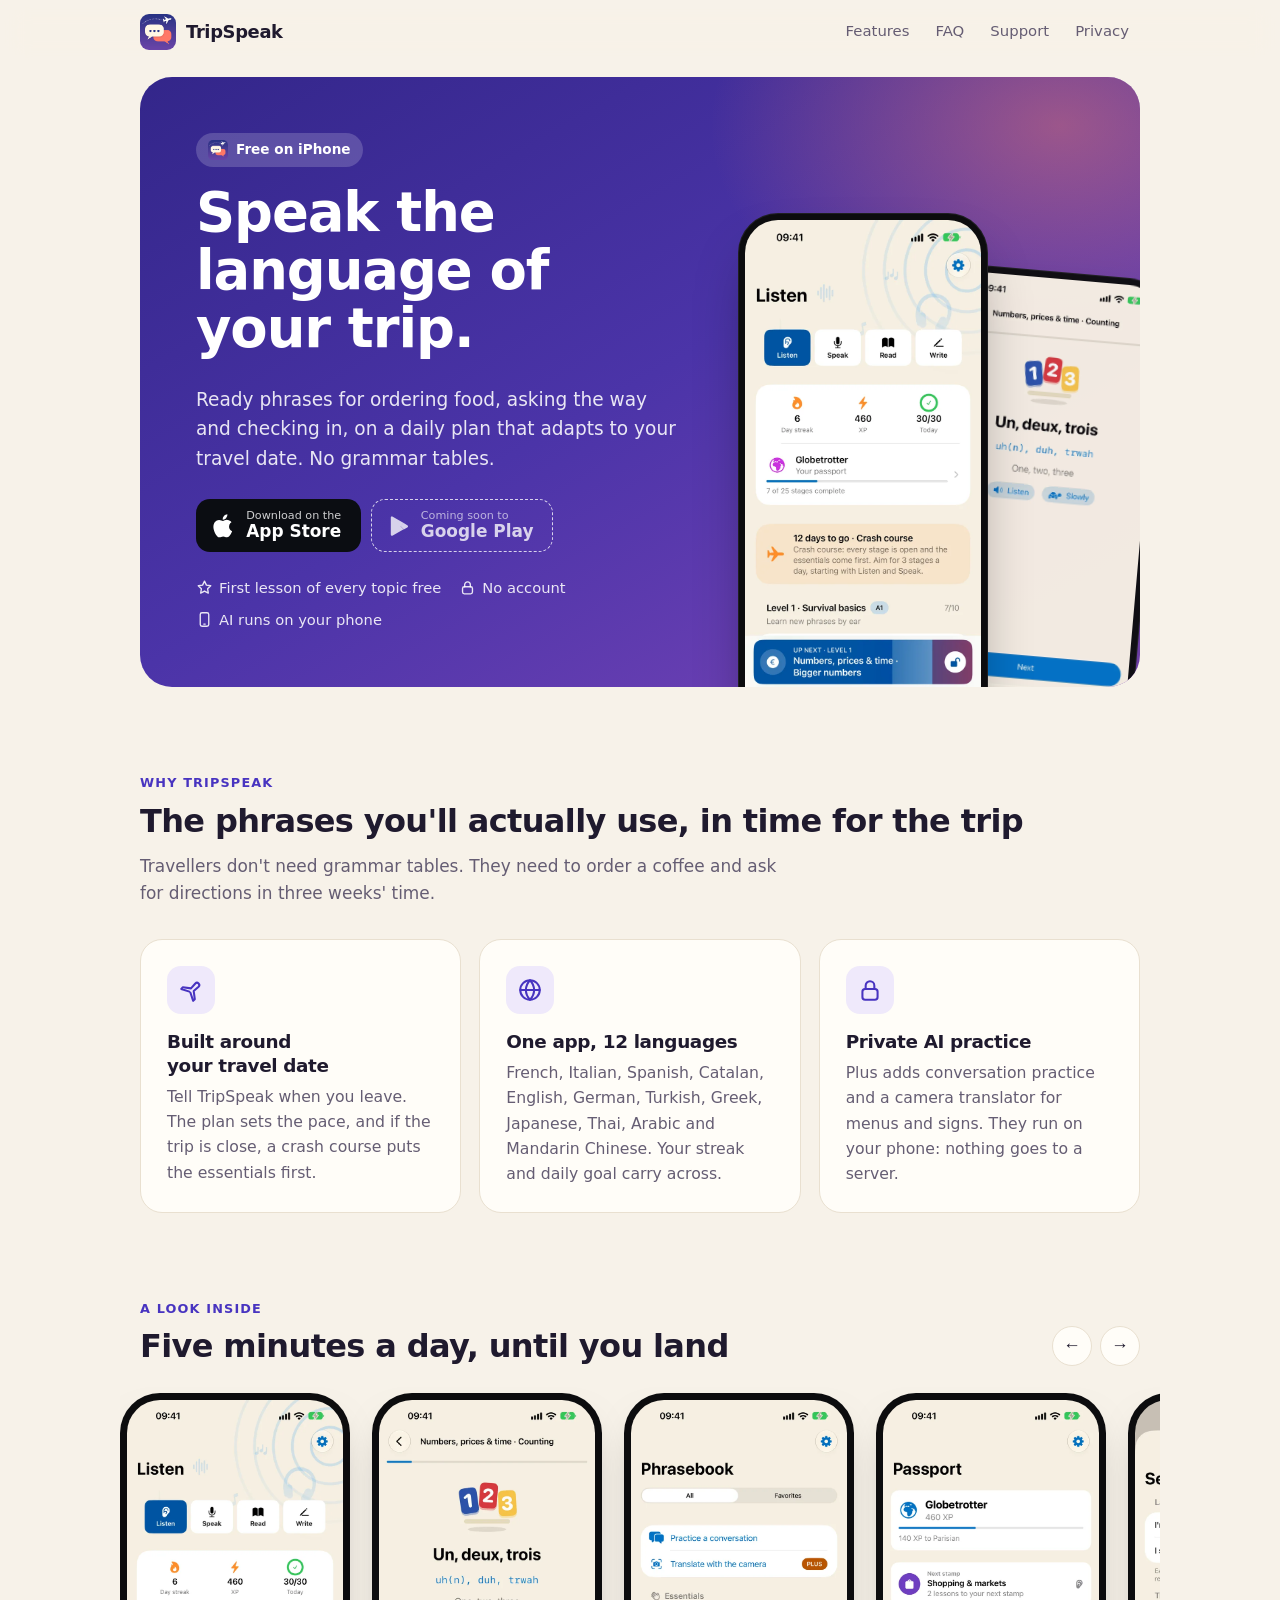
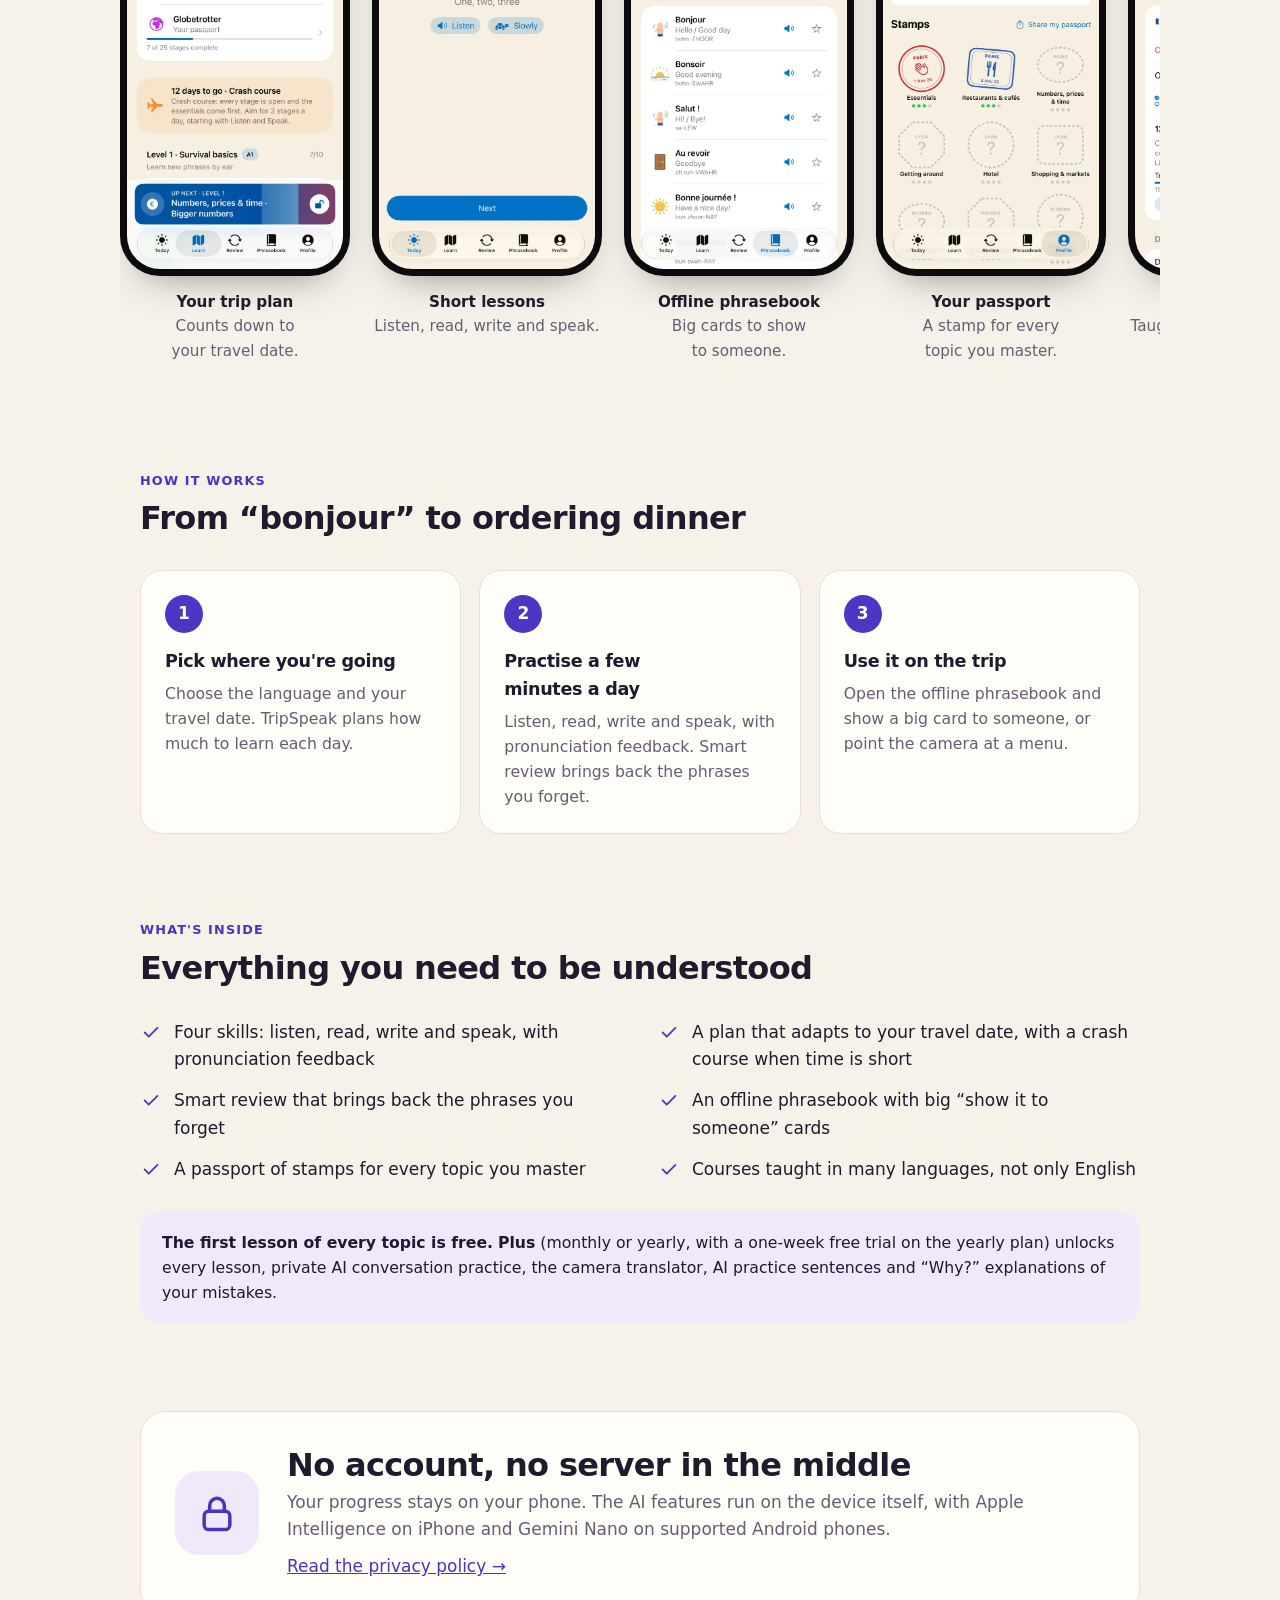
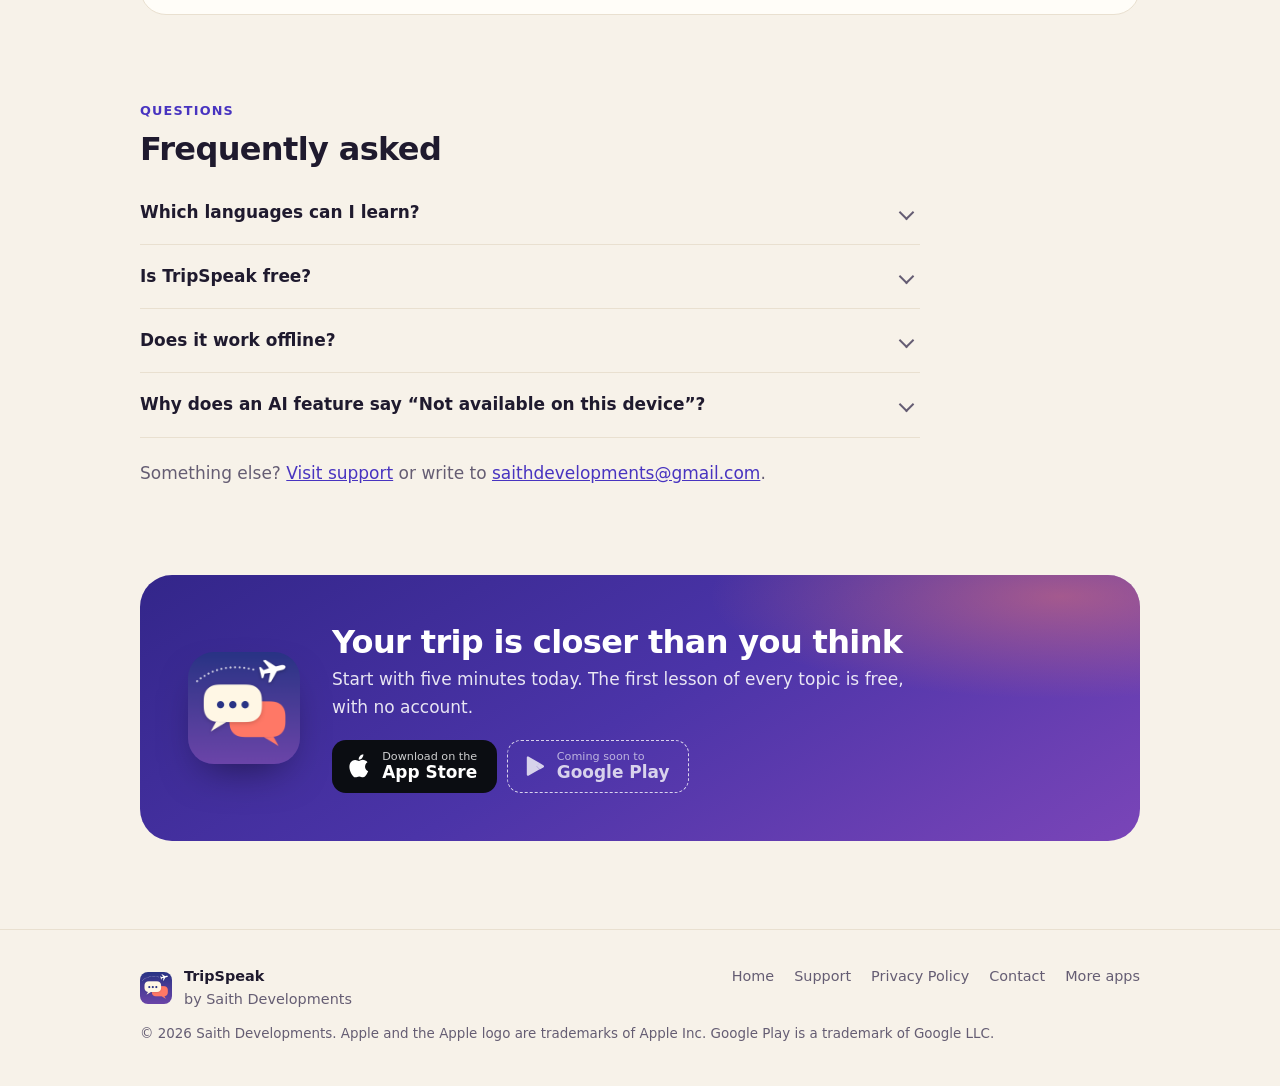
==== commit d55eed98: "Remove TravelFrench mentions from the site, support and privacy policy Co-Authored-By: Claude Opus 5" ====
--- a/index.html
+++ b/index.html
@@ -151,7 +151,7 @@
  .final img.app{width:84px;height:84px;border-radius:20px}
 }
 @media(prefers-reduced-motion:reduce){html{scroll-behavior:auto}*{transition:none!important}}
-</style><script type="application/ld+json">{"@context": "https://schema.org", "@type": "SoftwareApplication", "name": "TripSpeak: Travel Phrases", "operatingSystem": "iOS, Android", "applicationCategory": "EducationalApplication", "description": "Learn the phrases you'll use on your trip, on a plan that counts down to your travel date. French, Italian, Spanish, Japanese, Thai and more. No account.", "url": "https://saith96.github.io/tripspeak-site/", "image": "https://saith96.github.io/tripspeak-site/assets/icon.png", "author": {"@type": "Organization", "name": "Saith Developments", "url": "https://saith96.github.io/apps/"}, "offers": {"@type": "Offer", "price": "0", "priceCurrency": "USD"}, "installUrl": "https://apps.apple.com/app/id6828880209"}</script><script type="application/ld+json">{"@context": "https://schema.org", "@type": "FAQPage", "mainEntity": [{"@type": "Question", "name": "Which languages can I learn?", "acceptedAnswer": {"@type": "Answer", "text": "French, Italian, Spanish, Catalan, English, German, Turkish, Greek, Japanese, Thai, Arabic and Mandarin Chinese. Each course keeps its own progress, and your streak and daily goal count them all."}}, {"@type": "Question", "name": "Is TripSpeak free?", "acceptedAnswer": {"@type": "Answer", "text": "The first lesson of every topic is free. Plus is a monthly or yearly subscription, and the yearly plan starts with a one-week free trial for new subscribers."}}, {"@type": "Question", "name": "Does it work offline?", "acceptedAnswer": {"@type": "Answer", "text": "Yes, lessons and the phrasebook work without a connection. The camera translator may download a language once, which needs internet."}}, {"@type": "Question", "name": "Why does an AI feature say “Not available on this device”?", "acceptedAnswer": {"@type": "Answer", "text": "The AI features run on the phone itself and need a compatible iPhone with Apple Intelligence turned on, or a supported Android phone with Gemini Nano."}}, {"@type": "Question", "name": "I used TravelFrench. Where is my progress?", "acceptedAnswer": {"@type": "Answer", "text": "TripSpeak is TravelFrench's new name. Your French progress, starred phrases and subscription moved into TripSpeak's French course."}}]}</script>
+</style><script type="application/ld+json">{"@context": "https://schema.org", "@type": "SoftwareApplication", "name": "TripSpeak: Travel Phrases", "operatingSystem": "iOS, Android", "applicationCategory": "EducationalApplication", "description": "Learn the phrases you'll use on your trip, on a plan that counts down to your travel date. French, Italian, Spanish, Japanese, Thai and more. No account.", "url": "https://saith96.github.io/tripspeak-site/", "image": "https://saith96.github.io/tripspeak-site/assets/icon.png", "author": {"@type": "Organization", "name": "Saith Developments", "url": "https://saith96.github.io/apps/"}, "offers": {"@type": "Offer", "price": "0", "priceCurrency": "USD"}, "installUrl": "https://apps.apple.com/app/id6828880209"}</script><script type="application/ld+json">{"@context": "https://schema.org", "@type": "FAQPage", "mainEntity": [{"@type": "Question", "name": "Which languages can I learn?", "acceptedAnswer": {"@type": "Answer", "text": "French, Italian, Spanish, Catalan, English, German, Turkish, Greek, Japanese, Thai, Arabic and Mandarin Chinese. Each course keeps its own progress, and your streak and daily goal count them all."}}, {"@type": "Question", "name": "Is TripSpeak free?", "acceptedAnswer": {"@type": "Answer", "text": "The first lesson of every topic is free. Plus is a monthly or yearly subscription, and the yearly plan starts with a one-week free trial for new subscribers."}}, {"@type": "Question", "name": "Does it work offline?", "acceptedAnswer": {"@type": "Answer", "text": "Yes, lessons and the phrasebook work without a connection. The camera translator may download a language once, which needs internet."}}, {"@type": "Question", "name": "Why does an AI feature say “Not available on this device”?", "acceptedAnswer": {"@type": "Answer", "text": "The AI features run on the phone itself and need a compatible iPhone with Apple Intelligence turned on, or a supported Android phone with Gemini Nano."}}]}</script>
 </head><body><a class="skip" href="#main">Skip to content</a>
 <header class="top"><div class="wrap"><a class="brand" href="index.html"><img src="assets/icon.png" alt="" width="36" height="36">TripSpeak</a><nav aria-label="Site"><a href="index.html#features" class="opt">Features</a><a href="index.html#faq" class="opt">FAQ</a><a href="support.html" class="">Support</a><a href="privacy.html" class="">Privacy</a></nav></div></header>
 <main id="main"><div class="wrap">
@@ -175,7 +175,7 @@
 
 <section class="blk"><div class="band"><div class="big"><svg class="ic" viewBox="0 0 24 24" fill="none" stroke="currentColor" stroke-width="1.9" stroke-linecap="round" stroke-linejoin="round" aria-hidden="true"><rect x="5" y="11" width="14" height="10" rx="2.5"/><path d="M8 11V8a4 4 0 0 1 8 0v3"/></svg></div><div><h2>No account, no server in the middle</h2><p>Your progress stays on your phone. The AI features run on the device itself, with Apple Intelligence on iPhone and Gemini Nano on supported Android phones.</p><a href="privacy.html">Read the privacy policy &rarr;</a></div></div></section>
 
-<section class="blk faq" id="faq"><span class="kicker">Questions</span><h2>Frequently asked</h2><details><summary>Which languages can I learn?</summary><p>French, Italian, Spanish, Catalan, English, German, Turkish, Greek, Japanese, Thai, Arabic and Mandarin Chinese. Each course keeps its own progress, and your streak and daily goal count them all.</p></details><details><summary>Is TripSpeak free?</summary><p>The first lesson of every topic is free. Plus is a monthly or yearly subscription, and the yearly plan starts with a one-week free trial for new subscribers.</p></details><details><summary>Does it work offline?</summary><p>Yes, lessons and the phrasebook work without a connection. The camera translator may download a language once, which needs internet.</p></details><details><summary>Why does an AI feature say &ldquo;Not available on this device&rdquo;?</summary><p>The AI features run on the phone itself and need a compatible iPhone with Apple Intelligence turned on, or a supported Android phone with Gemini Nano.</p></details><details><summary>I used TravelFrench. Where is my progress?</summary><p>TripSpeak is TravelFrench's new name. Your French progress, starred phrases and subscription moved into TripSpeak's French course.</p></details>
+<section class="blk faq" id="faq"><span class="kicker">Questions</span><h2>Frequently asked</h2><details><summary>Which languages can I learn?</summary><p>French, Italian, Spanish, Catalan, English, German, Turkish, Greek, Japanese, Thai, Arabic and Mandarin Chinese. Each course keeps its own progress, and your streak and daily goal count them all.</p></details><details><summary>Is TripSpeak free?</summary><p>The first lesson of every topic is free. Plus is a monthly or yearly subscription, and the yearly plan starts with a one-week free trial for new subscribers.</p></details><details><summary>Does it work offline?</summary><p>Yes, lessons and the phrasebook work without a connection. The camera translator may download a language once, which needs internet.</p></details><details><summary>Why does an AI feature say &ldquo;Not available on this device&rdquo;?</summary><p>The AI features run on the phone itself and need a compatible iPhone with Apple Intelligence turned on, or a supported Android phone with Gemini Nano.</p></details>
 <p style="margin-top:1.4rem;color:var(--muted)">Something else? <a href="support.html">Visit support</a> or write to <a href="mailto:saithdevelopments@gmail.com?subject=TripSpeak">saithdevelopments@gmail.com</a>.</p></section>
 
 <section class="blk"><div class="final"><img class="app" src="assets/icon.png" alt="TripSpeak app icon" width="112" height="112" loading="lazy"><div><h2>Your trip is closer than you think</h2><p>Start with five minutes today. The first lesson of every topic is free, with no account.</p><div class="ctas"><a class="store" href="https://apps.apple.com/app/id6828880209?ct=site-foot&mt=8"><svg viewBox="0 0 24 24" aria-hidden="true"><path fill="currentColor" d="M17.05 12.54c-.03-2.9 2.37-4.3 2.48-4.37-1.35-1.98-3.46-2.25-4.2-2.28-1.79-.18-3.5 1.05-4.4 1.05-.92 0-2.31-1.03-3.8-1-1.95.03-3.76 1.14-4.76 2.88-2.04 3.53-.52 8.74 1.45 11.6.97 1.4 2.12 2.97 3.62 2.91 1.46-.06 2.01-.94 3.77-.94 1.75 0 2.25.94 3.79.91 1.57-.03 2.56-1.42 3.52-2.83 1.11-1.62 1.57-3.2 1.59-3.28-.03-.01-3.04-1.17-3.06-4.65zM14.16 4.02c.8-.97 1.34-2.31 1.19-3.65-1.15.05-2.55.77-3.38 1.73-.74.85-1.39 2.23-1.21 3.54 1.28.1 2.6-.65 3.4-1.62z"/></svg><span><small>Download on the</small><b>App Store</b></span></a><span class="store soon"><svg viewBox="0 0 24 24" aria-hidden="true"><path fill="currentColor" d="M4.2 2.6c-.3.3-.4.7-.4 1.2v16.4c0 .5.1.9.4 1.2l.1.1 9.2-9.2v-.2L4.3 2.5zM16.6 15.4l-3.1-3.1v-.2l3.1-3.1.1.1 3.6 2.1c1 .6 1 1.6 0 2.2l-3.6 2zM16.7 15.3 13.5 12.1l-9.3 9.3c.3.4.9.4 1.6.1l10.9-6.2M16.7 8.9 5.8 2.7c-.7-.4-1.3-.3-1.6.1l9.3 9.3z"/></svg><span><small>Coming soon to</small><b>Google Play</b></span></span></div></div></div></section>
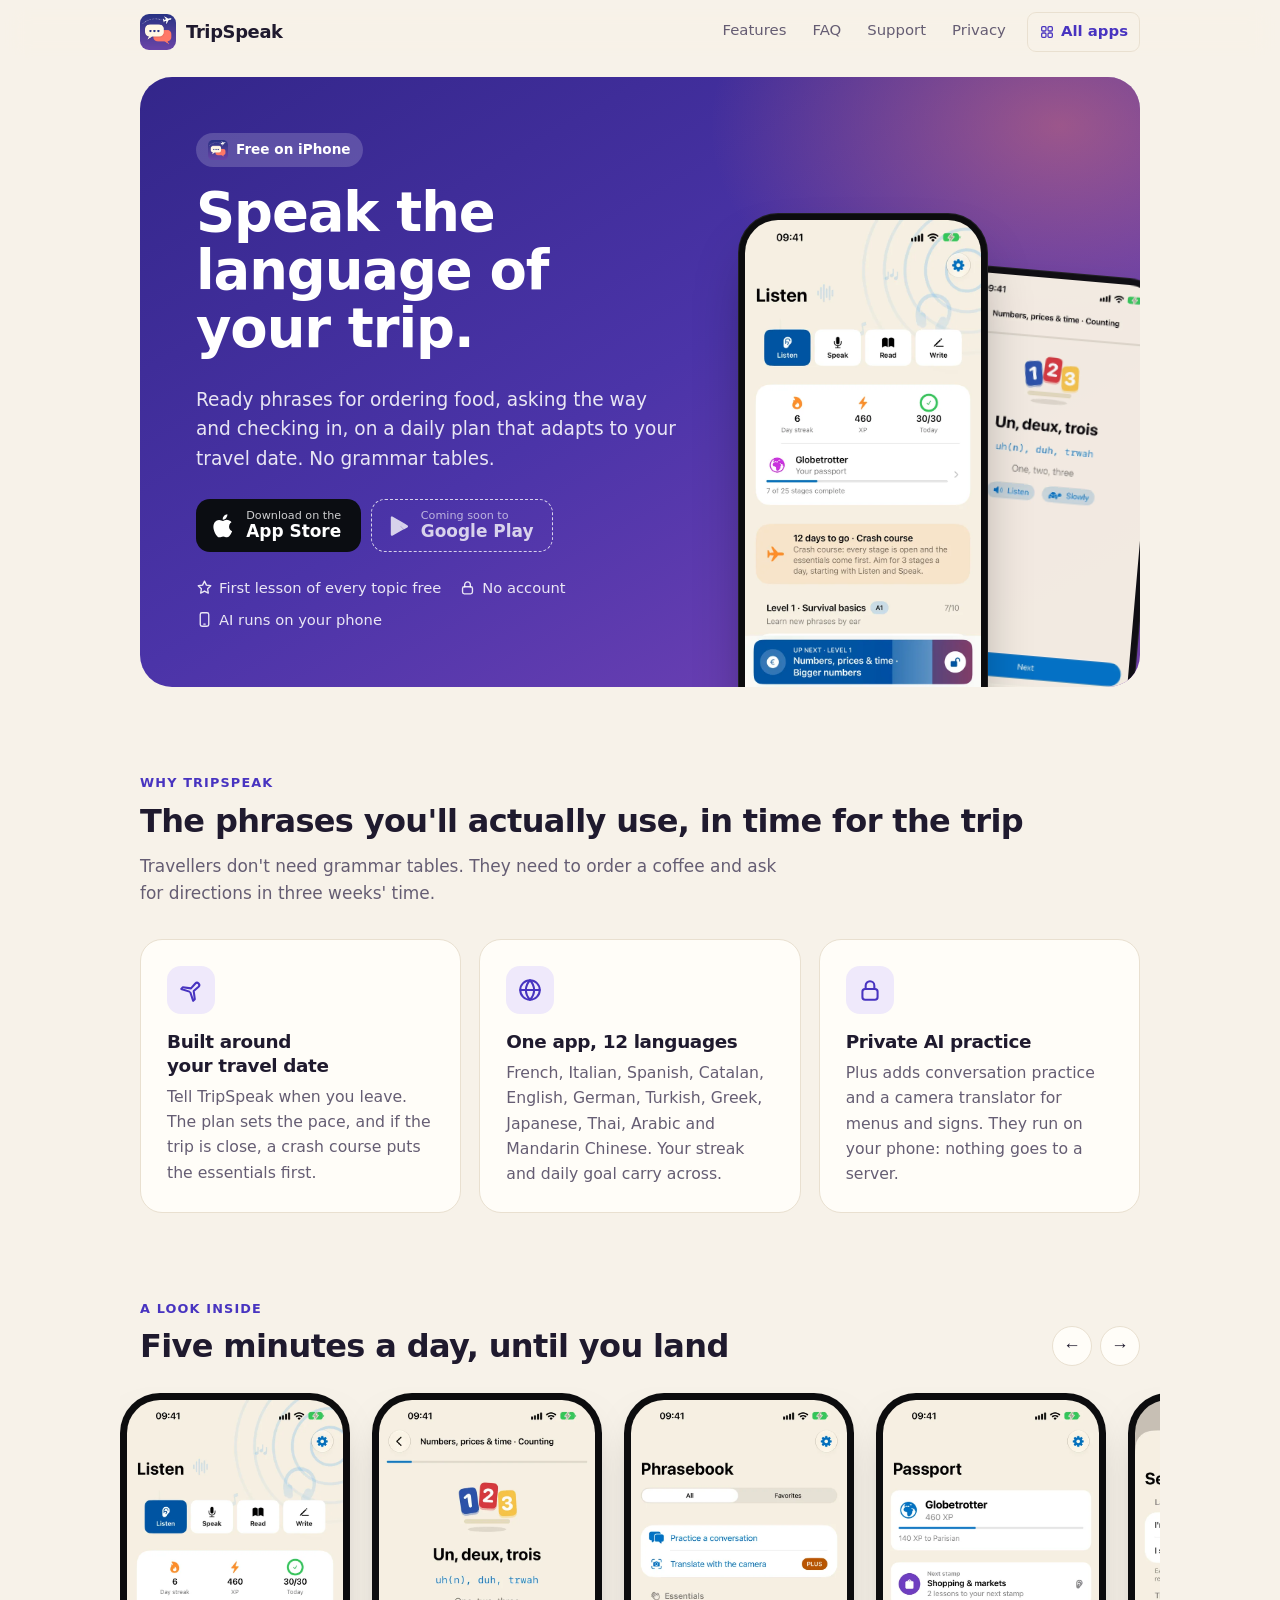
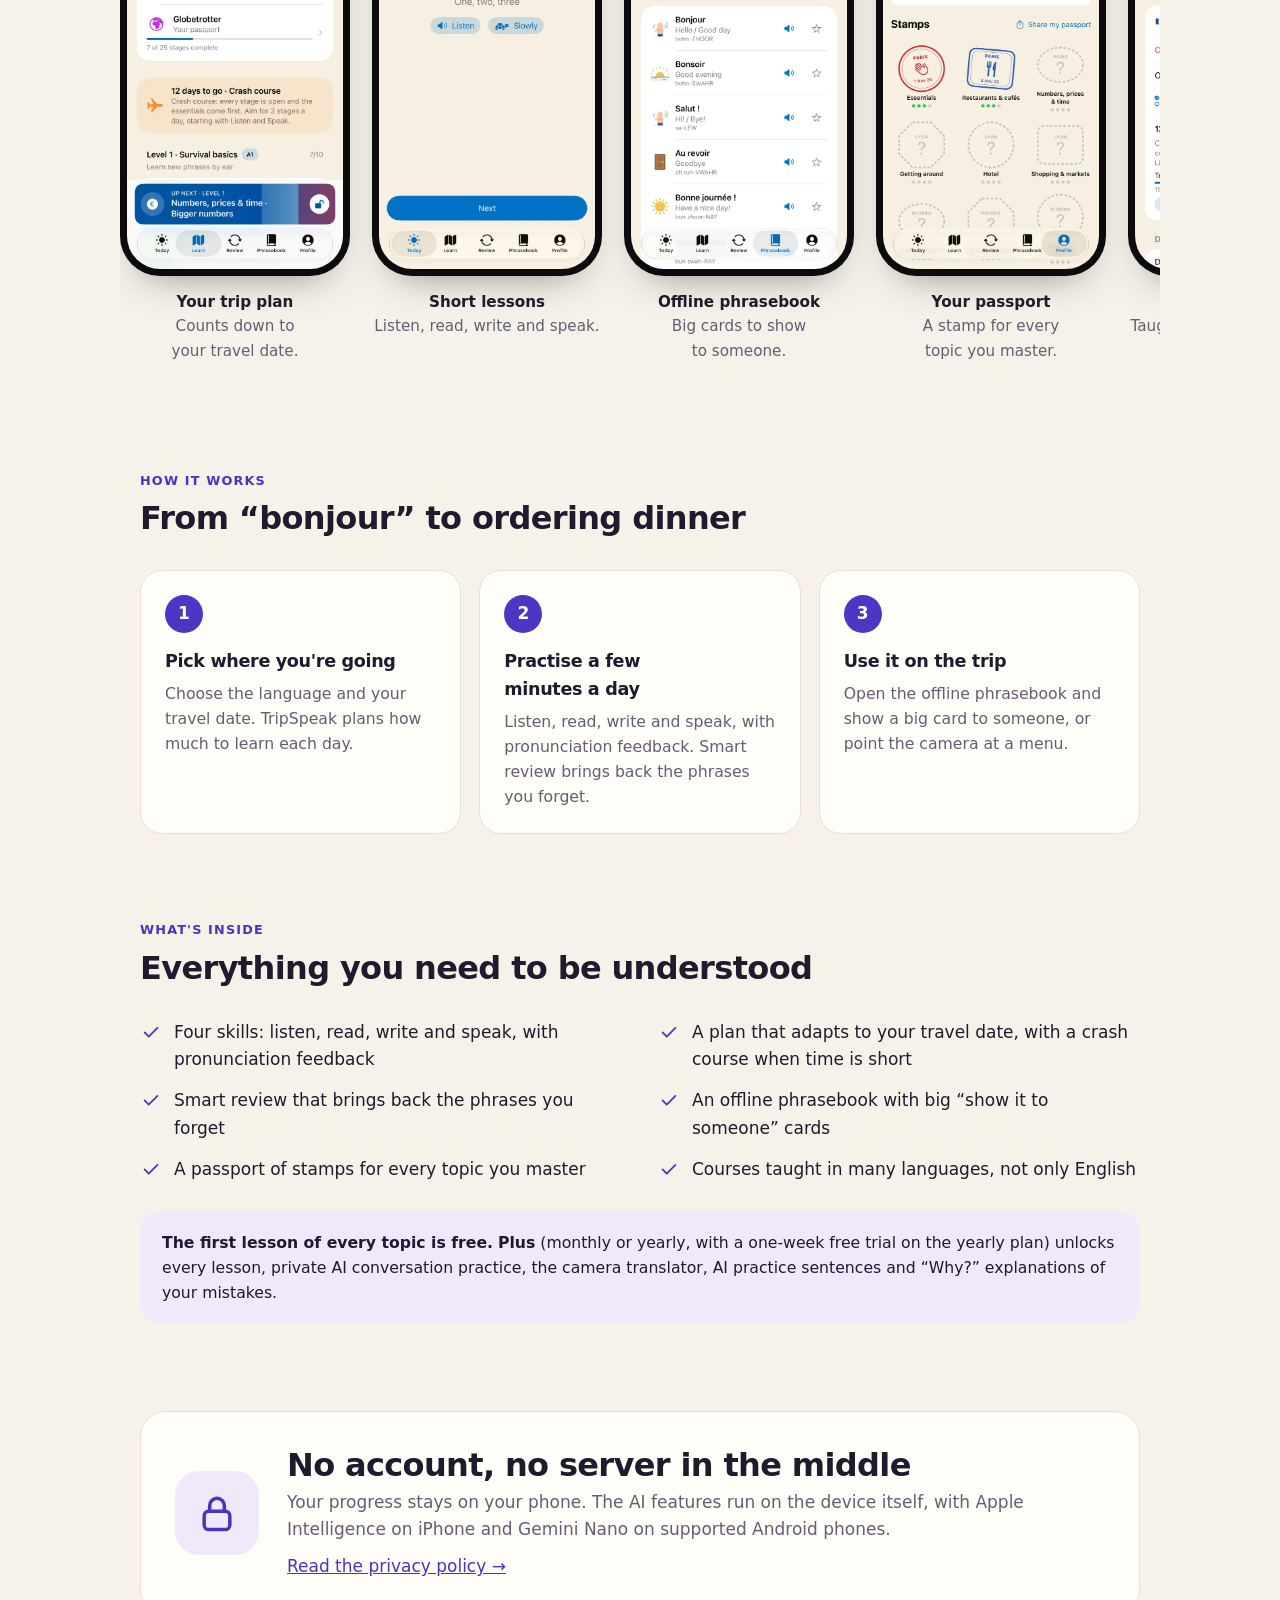
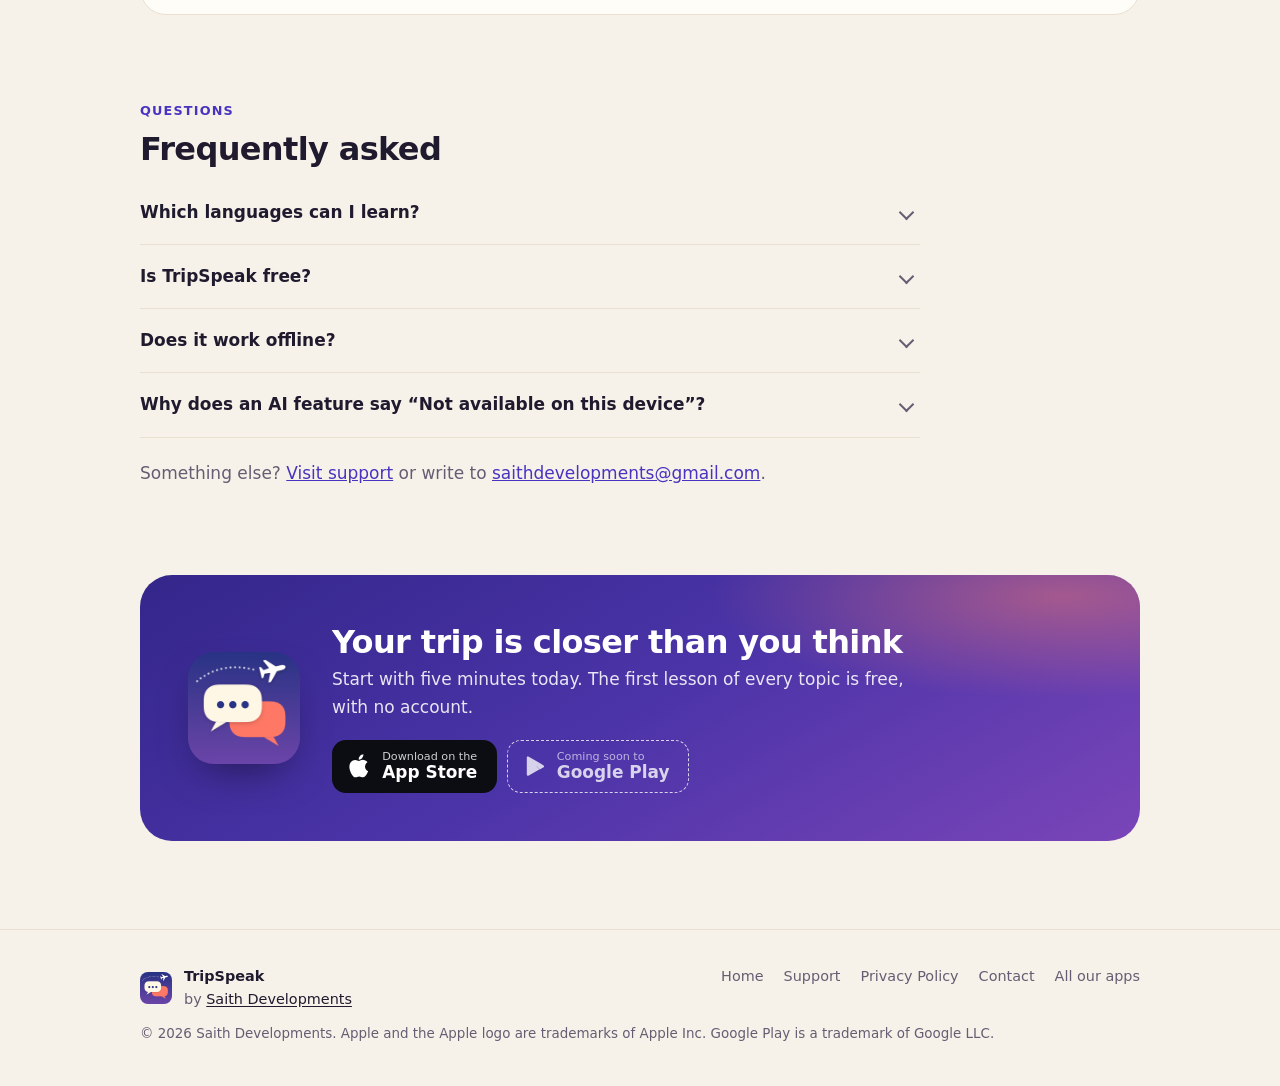
==== commit 764f09ad: "Link to the Saith Developments apps page from every page Co-Authored-By: Claude Opus 5.5 <noreply@an" ====
--- a/index.html
+++ b/index.html
@@ -31,6 +31,9 @@
 header.top nav{display:flex;gap:4px}
 header.top nav a{color:var(--muted);text-decoration:none;font-size:.93rem;padding:7px 11px;border-radius:9px}
 header.top nav a:hover,header.top nav a[aria-current]{color:var(--ink);background:var(--soft)}
+header.top nav a.hub{display:inline-flex;align-items:center;gap:6px;color:var(--link);border:1px solid var(--line);margin-left:6px;font-weight:600}
+header.top nav a.hub .ic{width:16px;height:16px}
+footer.site a.maker{color:var(--ink);text-decoration:underline;text-underline-offset:2px}
 
 /* hero */
 .hero{position:relative;background:var(--hero);border-radius:32px;color:var(--hero-ink);display:grid;grid-template-columns:1.05fr .95fr;gap:24px;padding:56px 0 0 56px;overflow:hidden;margin-top:12px;isolation:isolate}
@@ -142,6 +145,7 @@
 @media(max-width:620px){
  .wrap{padding:0 16px}
  header.top nav a.opt{display:none}
+ header.top nav a.hub{margin-left:2px;padding:7px 10px}
  .hero{border-radius:26px;padding:32px 22px 0;margin-top:6px}
  .phones{height:350px}.phones .p1{width:186px;left:2%}.phones .p2{width:164px;left:48%;top:70px}
  section.blk{margin:4rem 0}
@@ -150,10 +154,11 @@
  .gnav{display:none}
  .final img.app{width:84px;height:84px;border-radius:20px}
 }
+@media(max-width:400px){header.top nav a.opt2{display:none}}
 @media(prefers-reduced-motion:reduce){html{scroll-behavior:auto}*{transition:none!important}}
 </style><script type="application/ld+json">{"@context": "https://schema.org", "@type": "SoftwareApplication", "name": "TripSpeak: Travel Phrases", "operatingSystem": "iOS, Android", "applicationCategory": "EducationalApplication", "description": "Learn the phrases you'll use on your trip, on a plan that counts down to your travel date. French, Italian, Spanish, Japanese, Thai and more. No account.", "url": "https://saith96.github.io/tripspeak-site/", "image": "https://saith96.github.io/tripspeak-site/assets/icon.png", "author": {"@type": "Organization", "name": "Saith Developments", "url": "https://saith96.github.io/apps/"}, "offers": {"@type": "Offer", "price": "0", "priceCurrency": "USD"}, "installUrl": "https://apps.apple.com/app/id6828880209"}</script><script type="application/ld+json">{"@context": "https://schema.org", "@type": "FAQPage", "mainEntity": [{"@type": "Question", "name": "Which languages can I learn?", "acceptedAnswer": {"@type": "Answer", "text": "French, Italian, Spanish, Catalan, English, German, Turkish, Greek, Japanese, Thai, Arabic and Mandarin Chinese. Each course keeps its own progress, and your streak and daily goal count them all."}}, {"@type": "Question", "name": "Is TripSpeak free?", "acceptedAnswer": {"@type": "Answer", "text": "The first lesson of every topic is free. Plus is a monthly or yearly subscription, and the yearly plan starts with a one-week free trial for new subscribers."}}, {"@type": "Question", "name": "Does it work offline?", "acceptedAnswer": {"@type": "Answer", "text": "Yes, lessons and the phrasebook work without a connection. The camera translator may download a language once, which needs internet."}}, {"@type": "Question", "name": "Why does an AI feature say “Not available on this device”?", "acceptedAnswer": {"@type": "Answer", "text": "The AI features run on the phone itself and need a compatible iPhone with Apple Intelligence turned on, or a supported Android phone with Gemini Nano."}}]}</script>
 </head><body><a class="skip" href="#main">Skip to content</a>
-<header class="top"><div class="wrap"><a class="brand" href="index.html"><img src="assets/icon.png" alt="" width="36" height="36">TripSpeak</a><nav aria-label="Site"><a href="index.html#features" class="opt">Features</a><a href="index.html#faq" class="opt">FAQ</a><a href="support.html" class="">Support</a><a href="privacy.html" class="">Privacy</a></nav></div></header>
+<header class="top"><div class="wrap"><a class="brand" href="index.html"><img src="assets/icon.png" alt="" width="36" height="36">TripSpeak</a><nav aria-label="Site"><a href="index.html#features" class="opt">Features</a><a href="index.html#faq" class="opt">FAQ</a><a href="support.html" class="">Support</a><a href="privacy.html" class="opt2">Privacy</a><a href="https://saith96.github.io/apps/" class="hub" title="All apps by Saith Developments"><svg class="ic" viewBox="0 0 24 24" fill="none" stroke="currentColor" stroke-width="1.9" stroke-linecap="round" stroke-linejoin="round" aria-hidden="true"><rect x="4" y="4" width="6.5" height="6.5" rx="1.6"/><rect x="13.5" y="4" width="6.5" height="6.5" rx="1.6"/><rect x="4" y="13.5" width="6.5" height="6.5" rx="1.6"/><rect x="13.5" y="13.5" width="6.5" height="6.5" rx="1.6"/></svg><span>All apps</span></a></nav></div></header>
 <main id="main"><div class="wrap">
 <section class="hero">
 <div class="txt"><span class="tag"><img src="assets/icon.png" alt="" width="20" height="20">Free on iPhone</span>
@@ -181,8 +186,8 @@
 <section class="blk"><div class="final"><img class="app" src="assets/icon.png" alt="TripSpeak app icon" width="112" height="112" loading="lazy"><div><h2>Your trip is closer than you think</h2><p>Start with five minutes today. The first lesson of every topic is free, with no account.</p><div class="ctas"><a class="store" href="https://apps.apple.com/app/id6828880209?ct=site-foot&mt=8"><svg viewBox="0 0 24 24" aria-hidden="true"><path fill="currentColor" d="M17.05 12.54c-.03-2.9 2.37-4.3 2.48-4.37-1.35-1.98-3.46-2.25-4.2-2.28-1.79-.18-3.5 1.05-4.4 1.05-.92 0-2.31-1.03-3.8-1-1.95.03-3.76 1.14-4.76 2.88-2.04 3.53-.52 8.74 1.45 11.6.97 1.4 2.12 2.97 3.62 2.91 1.46-.06 2.01-.94 3.77-.94 1.75 0 2.25.94 3.79.91 1.57-.03 2.56-1.42 3.52-2.83 1.11-1.62 1.57-3.2 1.59-3.28-.03-.01-3.04-1.17-3.06-4.65zM14.16 4.02c.8-.97 1.34-2.31 1.19-3.65-1.15.05-2.55.77-3.38 1.73-.74.85-1.39 2.23-1.21 3.54 1.28.1 2.6-.65 3.4-1.62z"/></svg><span><small>Download on the</small><b>App Store</b></span></a><span class="store soon"><svg viewBox="0 0 24 24" aria-hidden="true"><path fill="currentColor" d="M4.2 2.6c-.3.3-.4.7-.4 1.2v16.4c0 .5.1.9.4 1.2l.1.1 9.2-9.2v-.2L4.3 2.5zM16.6 15.4l-3.1-3.1v-.2l3.1-3.1.1.1 3.6 2.1c1 .6 1 1.6 0 2.2l-3.6 2zM16.7 15.3 13.5 12.1l-9.3 9.3c.3.4.9.4 1.6.1l10.9-6.2M16.7 8.9 5.8 2.7c-.7-.4-1.3-.3-1.6.1l9.3 9.3z"/></svg><span><small>Coming soon to</small><b>Google Play</b></span></span></div></div></div></section>
 </div></main>
 <footer class="site"><div class="wrap">
-<div class="fb"><img src="assets/icon.png" alt="" width="32" height="32" loading="lazy"><span><b>TripSpeak</b>by Saith Developments</span></div>
-<nav aria-label="Footer"><a href="index.html">Home</a><a href="support.html">Support</a><a href="privacy.html">Privacy Policy</a><a href="mailto:saithdevelopments@gmail.com">Contact</a><a href="https://saith96.github.io/apps/">More apps</a></nav>
+<div class="fb"><img src="assets/icon.png" alt="" width="32" height="32" loading="lazy"><span><b>TripSpeak</b>by <a href="https://saith96.github.io/apps/" class="maker">Saith Developments</a></span></div>
+<nav aria-label="Footer"><a href="index.html">Home</a><a href="support.html">Support</a><a href="privacy.html">Privacy Policy</a><a href="mailto:saithdevelopments@gmail.com">Contact</a><a href="https://saith96.github.io/apps/">All our apps</a></nav>
 <p class="legal">&copy; 2026 Saith Developments. Apple and the Apple logo are trademarks of Apple Inc. Google Play is a trademark of Google LLC.</p>
 </div></footer><script>
 (function(){var h=document.querySelector('header.top');function f(){h.classList.toggle('scrolled',scrollY>8)}addEventListener('scroll',f,{passive:true});f();
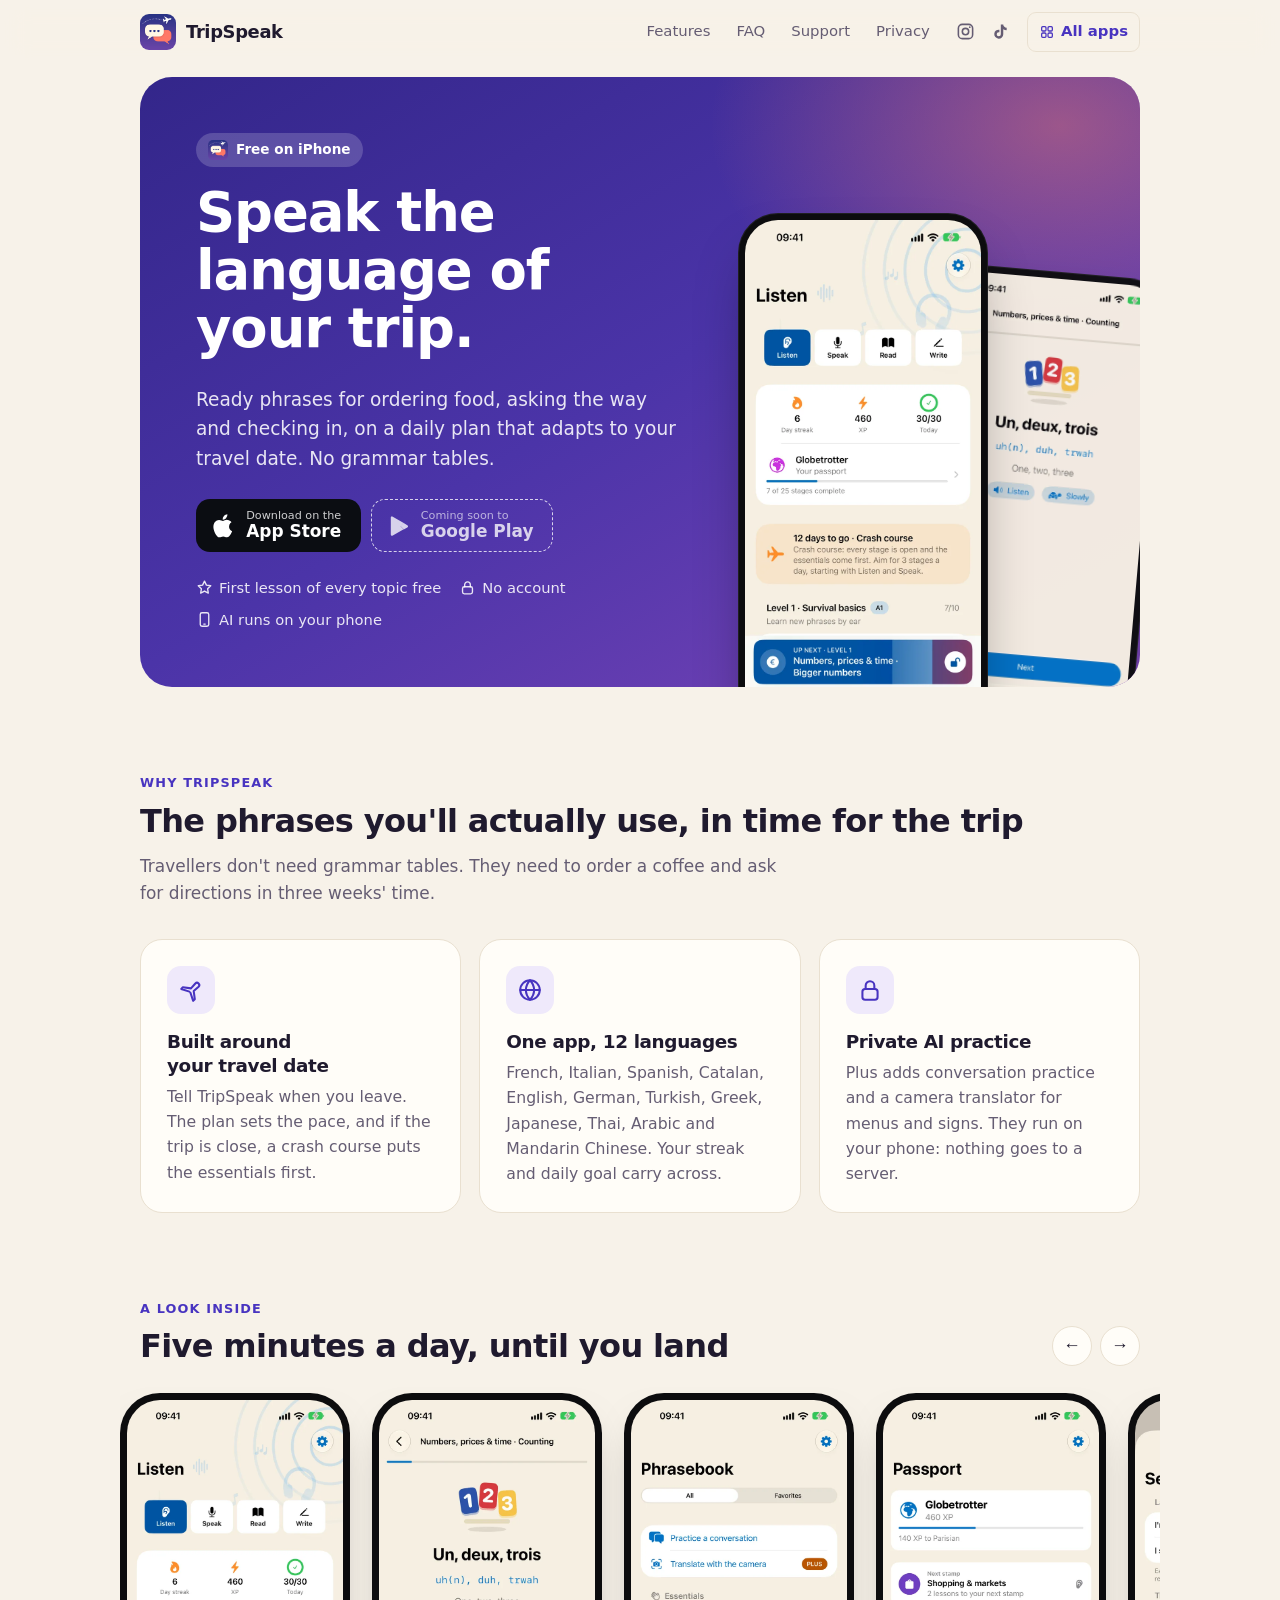
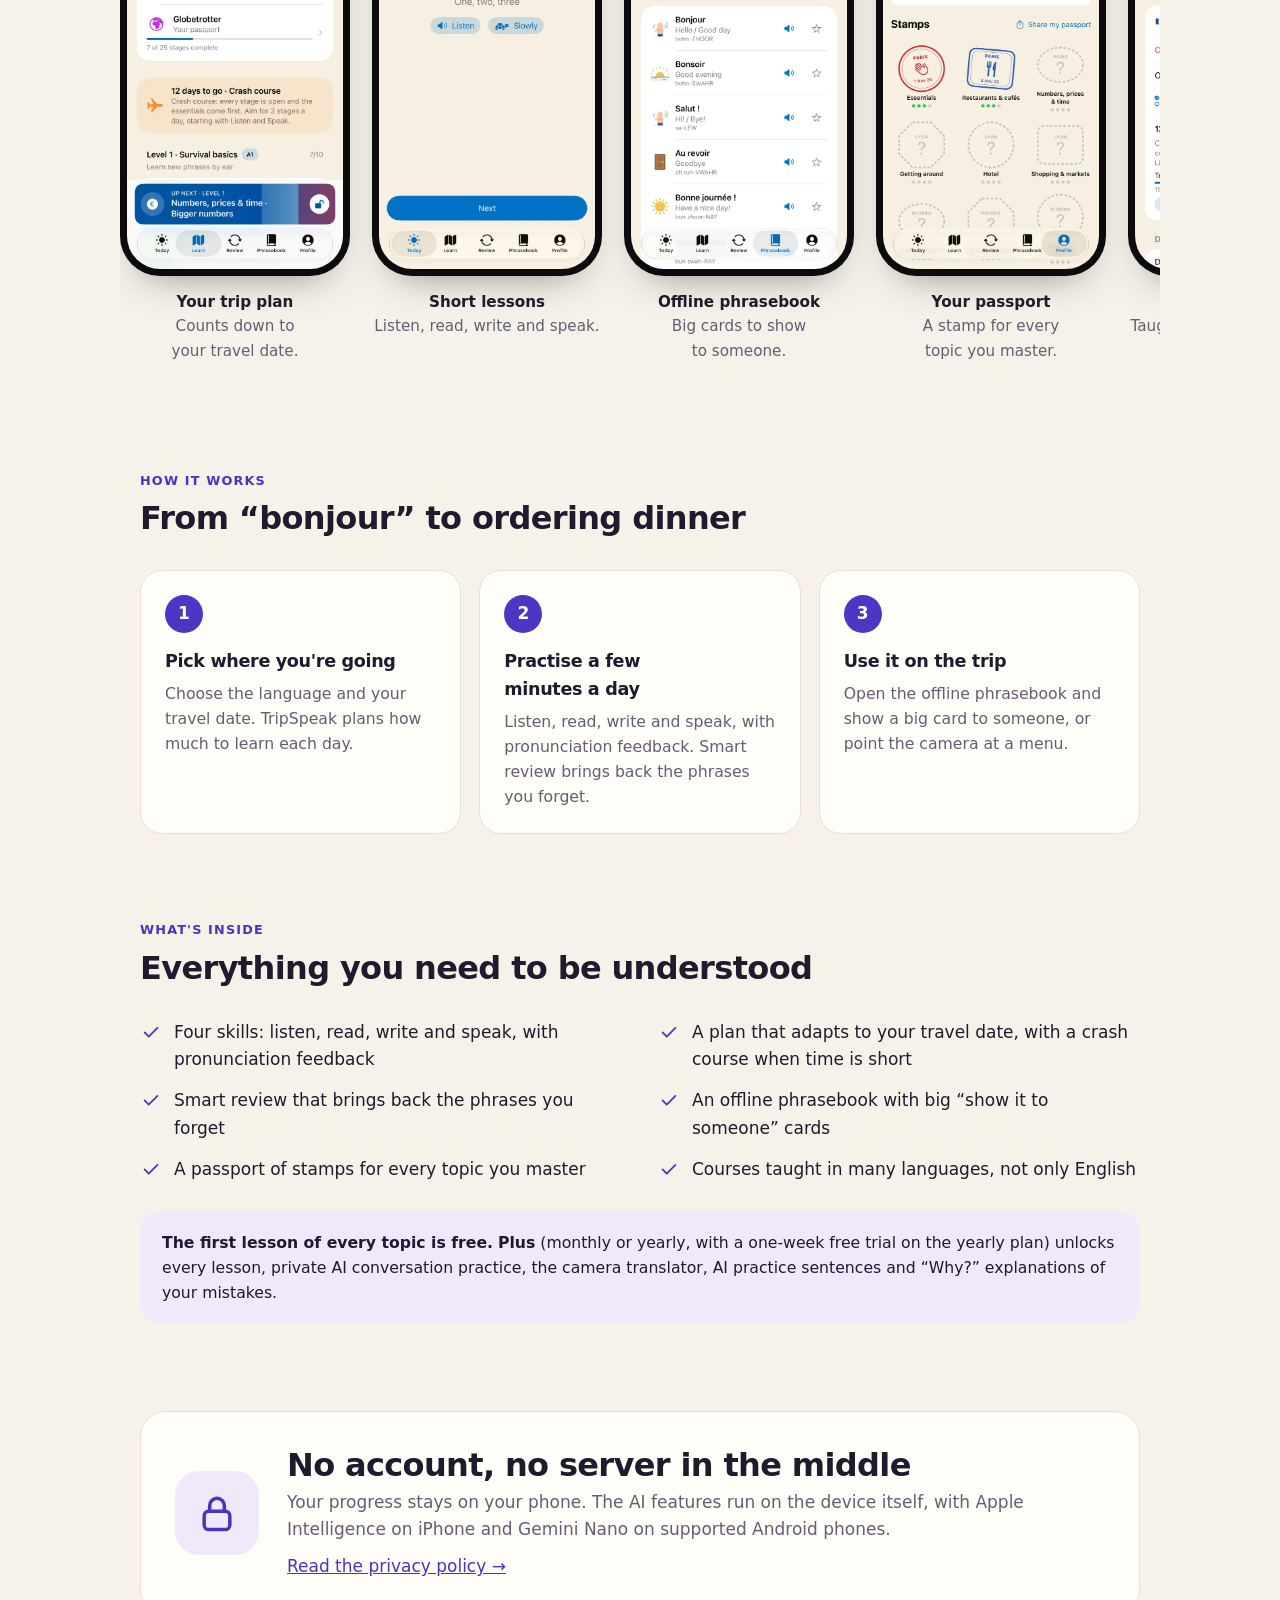
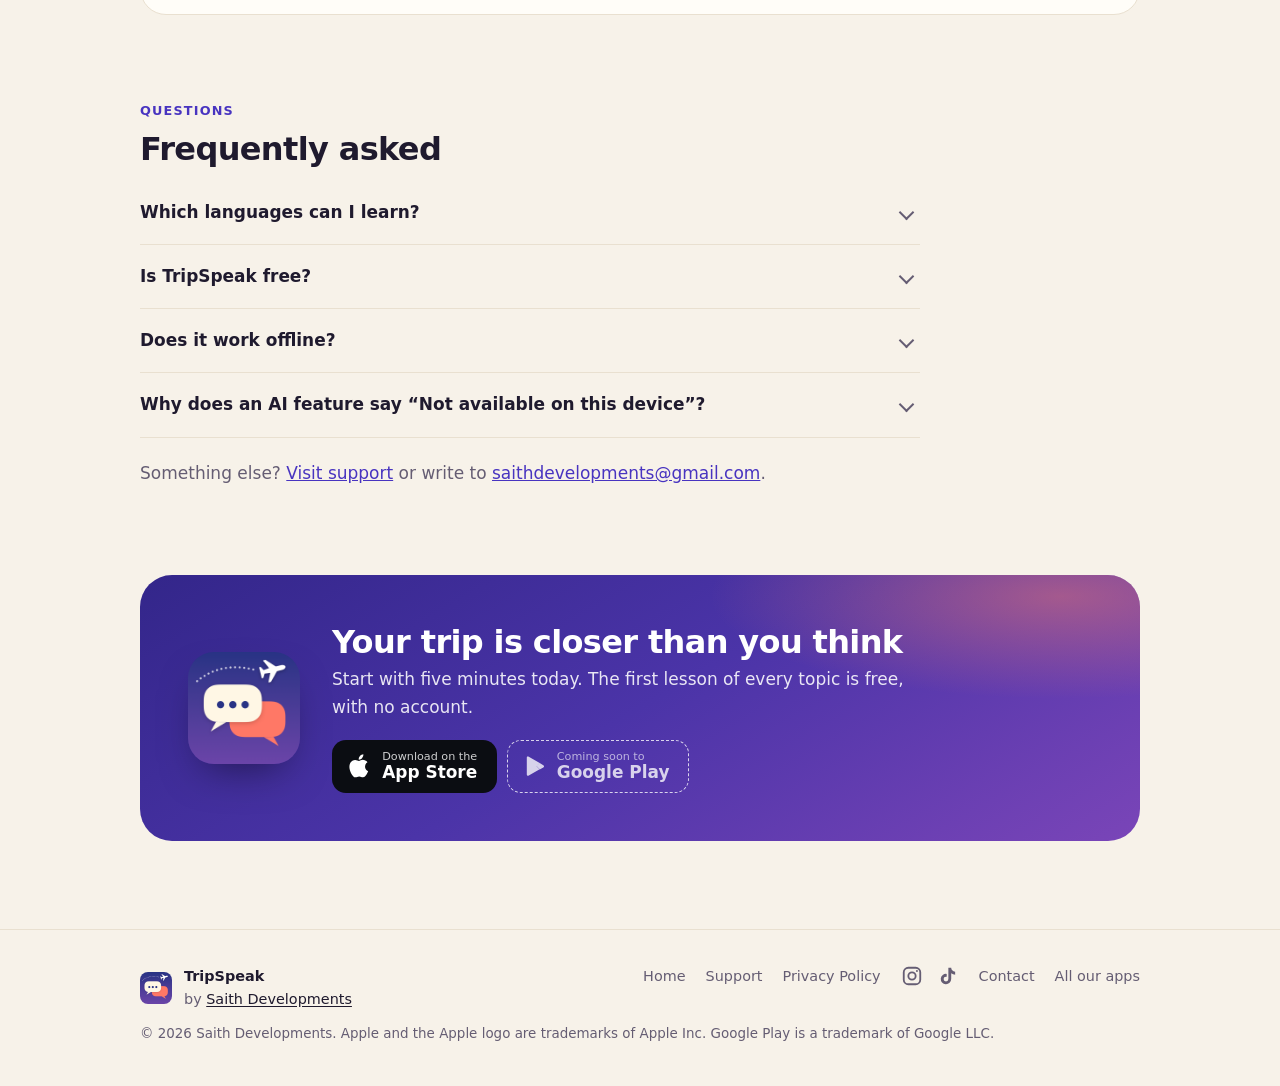
==== commit 94358fa2: "Social links: Instagram and TikTok icons in the top bar Co-Authored-By: Claude Opus 5.5 <noreply@ant" ====
--- a/index.html
+++ b/index.html
@@ -28,7 +28,7 @@
 header.top .wrap{display:flex;align-items:center;gap:12px;height:64px}
 .brand{display:flex;align-items:center;gap:10px;font:700 1.12rem/1 var(--display);letter-spacing:var(--track);color:var(--ink);text-decoration:none;margin-right:auto}
 .brand img{width:36px;height:36px;border-radius:9px}
-header.top nav{display:flex;gap:4px}
+header.top nav{display:flex;gap:4px;align-items:center}header.top nav .tsoc{display:inline-flex;gap:2px;margin-left:4px}header.top nav a.soc{display:inline-flex;padding:7px;color:var(--muted)}header.top nav a.soc:hover{color:var(--ink);background:var(--line)}header.top nav a.soc svg{width:19px;height:19px}
 header.top nav a{color:var(--muted);text-decoration:none;font-size:.93rem;padding:7px 11px;border-radius:9px}
 header.top nav a:hover,header.top nav a[aria-current]{color:var(--ink);background:var(--soft)}
 header.top nav a.hub{display:inline-flex;align-items:center;gap:6px;color:var(--link);border:1px solid var(--line);margin-left:6px;font-weight:600}
@@ -132,6 +132,7 @@
 footer.site .fb b{color:var(--ink);display:block}
 footer.site nav{display:flex;flex-wrap:wrap;gap:6px 20px}
 footer.site a{color:var(--muted);text-decoration:none}footer.site a:hover{color:var(--ink);text-decoration:underline}
+footer.site .social{display:inline-flex;gap:14px;align-items:center}footer.site .social a{display:inline-flex}footer.site .social a:hover{color:var(--ink);text-decoration:none}
 footer.site .legal{flex-basis:100%;margin:0;font-size:.84rem}
 
 @media(max-width:900px){
@@ -156,9 +157,9 @@
 }
 @media(max-width:400px){header.top nav a.opt2{display:none}}
 @media(prefers-reduced-motion:reduce){html{scroll-behavior:auto}*{transition:none!important}}
-</style><script type="application/ld+json">{"@context": "https://schema.org", "@type": "SoftwareApplication", "name": "TripSpeak: Travel Phrases", "operatingSystem": "iOS, Android", "applicationCategory": "EducationalApplication", "description": "Learn the phrases you'll use on your trip, on a plan that counts down to your travel date. French, Italian, Spanish, Japanese, Thai and more. No account.", "url": "https://saith96.github.io/tripspeak-site/", "image": "https://saith96.github.io/tripspeak-site/assets/icon.png", "author": {"@type": "Organization", "name": "Saith Developments", "url": "https://saith96.github.io/apps/"}, "offers": {"@type": "Offer", "price": "0", "priceCurrency": "USD"}, "installUrl": "https://apps.apple.com/app/id6828880209"}</script><script type="application/ld+json">{"@context": "https://schema.org", "@type": "FAQPage", "mainEntity": [{"@type": "Question", "name": "Which languages can I learn?", "acceptedAnswer": {"@type": "Answer", "text": "French, Italian, Spanish, Catalan, English, German, Turkish, Greek, Japanese, Thai, Arabic and Mandarin Chinese. Each course keeps its own progress, and your streak and daily goal count them all."}}, {"@type": "Question", "name": "Is TripSpeak free?", "acceptedAnswer": {"@type": "Answer", "text": "The first lesson of every topic is free. Plus is a monthly or yearly subscription, and the yearly plan starts with a one-week free trial for new subscribers."}}, {"@type": "Question", "name": "Does it work offline?", "acceptedAnswer": {"@type": "Answer", "text": "Yes, lessons and the phrasebook work without a connection. The camera translator may download a language once, which needs internet."}}, {"@type": "Question", "name": "Why does an AI feature say “Not available on this device”?", "acceptedAnswer": {"@type": "Answer", "text": "The AI features run on the phone itself and need a compatible iPhone with Apple Intelligence turned on, or a supported Android phone with Gemini Nano."}}]}</script>
+</style><script type="application/ld+json">{"@context": "https://schema.org", "@type": "SoftwareApplication", "name": "TripSpeak: Travel Phrases", "operatingSystem": "iOS, Android", "applicationCategory": "EducationalApplication", "description": "Learn the phrases you'll use on your trip, on a plan that counts down to your travel date. French, Italian, Spanish, Japanese, Thai and more. No account.", "url": "https://saith96.github.io/tripspeak-site/", "image": "https://saith96.github.io/tripspeak-site/assets/icon.png", "author": {"@type": "Organization", "name": "Saith Developments", "url": "https://saith96.github.io/apps/"}, "offers": {"@type": "Offer", "price": "0", "priceCurrency": "USD"}, "installUrl": "https://apps.apple.com/app/id6828880209", "sameAs": ["https://www.instagram.com/tripspeak/", "https://www.tiktok.com/@tripspeak"]}</script><script type="application/ld+json">{"@context": "https://schema.org", "@type": "FAQPage", "mainEntity": [{"@type": "Question", "name": "Which languages can I learn?", "acceptedAnswer": {"@type": "Answer", "text": "French, Italian, Spanish, Catalan, English, German, Turkish, Greek, Japanese, Thai, Arabic and Mandarin Chinese. Each course keeps its own progress, and your streak and daily goal count them all."}}, {"@type": "Question", "name": "Is TripSpeak free?", "acceptedAnswer": {"@type": "Answer", "text": "The first lesson of every topic is free. Plus is a monthly or yearly subscription, and the yearly plan starts with a one-week free trial for new subscribers."}}, {"@type": "Question", "name": "Does it work offline?", "acceptedAnswer": {"@type": "Answer", "text": "Yes, lessons and the phrasebook work without a connection. The camera translator may download a language once, which needs internet."}}, {"@type": "Question", "name": "Why does an AI feature say “Not available on this device”?", "acceptedAnswer": {"@type": "Answer", "text": "The AI features run on the phone itself and need a compatible iPhone with Apple Intelligence turned on, or a supported Android phone with Gemini Nano."}}]}</script>
 </head><body><a class="skip" href="#main">Skip to content</a>
-<header class="top"><div class="wrap"><a class="brand" href="index.html"><img src="assets/icon.png" alt="" width="36" height="36">TripSpeak</a><nav aria-label="Site"><a href="index.html#features" class="opt">Features</a><a href="index.html#faq" class="opt">FAQ</a><a href="support.html" class="">Support</a><a href="privacy.html" class="opt2">Privacy</a><a href="https://saith96.github.io/apps/" class="hub" title="All apps by Saith Developments"><svg class="ic" viewBox="0 0 24 24" fill="none" stroke="currentColor" stroke-width="1.9" stroke-linecap="round" stroke-linejoin="round" aria-hidden="true"><rect x="4" y="4" width="6.5" height="6.5" rx="1.6"/><rect x="13.5" y="4" width="6.5" height="6.5" rx="1.6"/><rect x="4" y="13.5" width="6.5" height="6.5" rx="1.6"/><rect x="13.5" y="13.5" width="6.5" height="6.5" rx="1.6"/></svg><span>All apps</span></a></nav></div></header>
+<header class="top"><div class="wrap"><a class="brand" href="index.html"><img src="assets/icon.png" alt="" width="36" height="36">TripSpeak</a><nav aria-label="Site"><a href="index.html#features" class="opt">Features</a><a href="index.html#faq" class="opt">FAQ</a><a href="support.html" class="">Support</a><a href="privacy.html" class="opt2">Privacy</a><span class="tsoc"><a href="https://www.instagram.com/tripspeak/" class="soc" rel="me noopener" target="_blank" aria-label="TripSpeak on Instagram" title="TripSpeak on Instagram"><svg viewBox="0 0 24 24" width="22" height="22" fill="none" stroke="currentColor" stroke-width="2" aria-hidden="true"><rect x="3" y="3" width="18" height="18" rx="5"/><circle cx="12" cy="12" r="4"/><circle cx="17.4" cy="6.6" r="1.1" fill="currentColor" stroke="none"/></svg></a><a href="https://www.tiktok.com/@tripspeak" class="soc" rel="me noopener" target="_blank" aria-label="TripSpeak on TikTok" title="TripSpeak on TikTok"><svg viewBox="0 0 24 24" width="22" height="22" fill="currentColor" aria-hidden="true"><path d="M16.6 5.8A4.3 4.3 0 0 1 15.5 3h-3.1v12.4a2.6 2.6 0 1 1-2.6-2.6c.3 0 .5 0 .8.1V9.7a5.7 5.7 0 1 0 4.9 5.7V9.1a7.4 7.4 0 0 0 4.3 1.4V7.4a4.3 4.3 0 0 1-3.2-1.6Z"/></svg></a></span><a href="https://saith96.github.io/apps/" class="hub" title="All apps by Saith Developments"><svg class="ic" viewBox="0 0 24 24" fill="none" stroke="currentColor" stroke-width="1.9" stroke-linecap="round" stroke-linejoin="round" aria-hidden="true"><rect x="4" y="4" width="6.5" height="6.5" rx="1.6"/><rect x="13.5" y="4" width="6.5" height="6.5" rx="1.6"/><rect x="4" y="13.5" width="6.5" height="6.5" rx="1.6"/><rect x="13.5" y="13.5" width="6.5" height="6.5" rx="1.6"/></svg><span>All apps</span></a></nav></div></header>
 <main id="main"><div class="wrap">
 <section class="hero">
 <div class="txt"><span class="tag"><img src="assets/icon.png" alt="" width="20" height="20">Free on iPhone</span>
@@ -187,7 +188,7 @@
 </div></main>
 <footer class="site"><div class="wrap">
 <div class="fb"><img src="assets/icon.png" alt="" width="32" height="32" loading="lazy"><span><b>TripSpeak</b>by <a href="https://saith96.github.io/apps/" class="maker">Saith Developments</a></span></div>
-<nav aria-label="Footer"><a href="index.html">Home</a><a href="support.html">Support</a><a href="privacy.html">Privacy Policy</a><a href="mailto:saithdevelopments@gmail.com">Contact</a><a href="https://saith96.github.io/apps/">All our apps</a></nav>
+<nav aria-label="Footer"><a href="index.html">Home</a><a href="support.html">Support</a><a href="privacy.html">Privacy Policy</a><span class="social"><a href="https://www.instagram.com/tripspeak/" rel="me noopener" target="_blank" aria-label="TripSpeak on Instagram" title="TripSpeak on Instagram"><svg viewBox="0 0 24 24" width="22" height="22" fill="none" stroke="currentColor" stroke-width="2" aria-hidden="true"><rect x="3" y="3" width="18" height="18" rx="5"/><circle cx="12" cy="12" r="4"/><circle cx="17.4" cy="6.6" r="1.1" fill="currentColor" stroke="none"/></svg></a><a href="https://www.tiktok.com/@tripspeak" rel="me noopener" target="_blank" aria-label="TripSpeak on TikTok" title="TripSpeak on TikTok"><svg viewBox="0 0 24 24" width="22" height="22" fill="currentColor" aria-hidden="true"><path d="M16.6 5.8A4.3 4.3 0 0 1 15.5 3h-3.1v12.4a2.6 2.6 0 1 1-2.6-2.6c.3 0 .5 0 .8.1V9.7a5.7 5.7 0 1 0 4.9 5.7V9.1a7.4 7.4 0 0 0 4.3 1.4V7.4a4.3 4.3 0 0 1-3.2-1.6Z"/></svg></a></span><a href="mailto:saithdevelopments@gmail.com">Contact</a><a href="https://saith96.github.io/apps/">All our apps</a></nav>
 <p class="legal">&copy; 2026 Saith Developments. Apple and the Apple logo are trademarks of Apple Inc. Google Play is a trademark of Google LLC.</p>
 </div></footer><script>
 (function(){var h=document.querySelector('header.top');function f(){h.classList.toggle('scrolled',scrollY>8)}addEventListener('scroll',f,{passive:true});f();
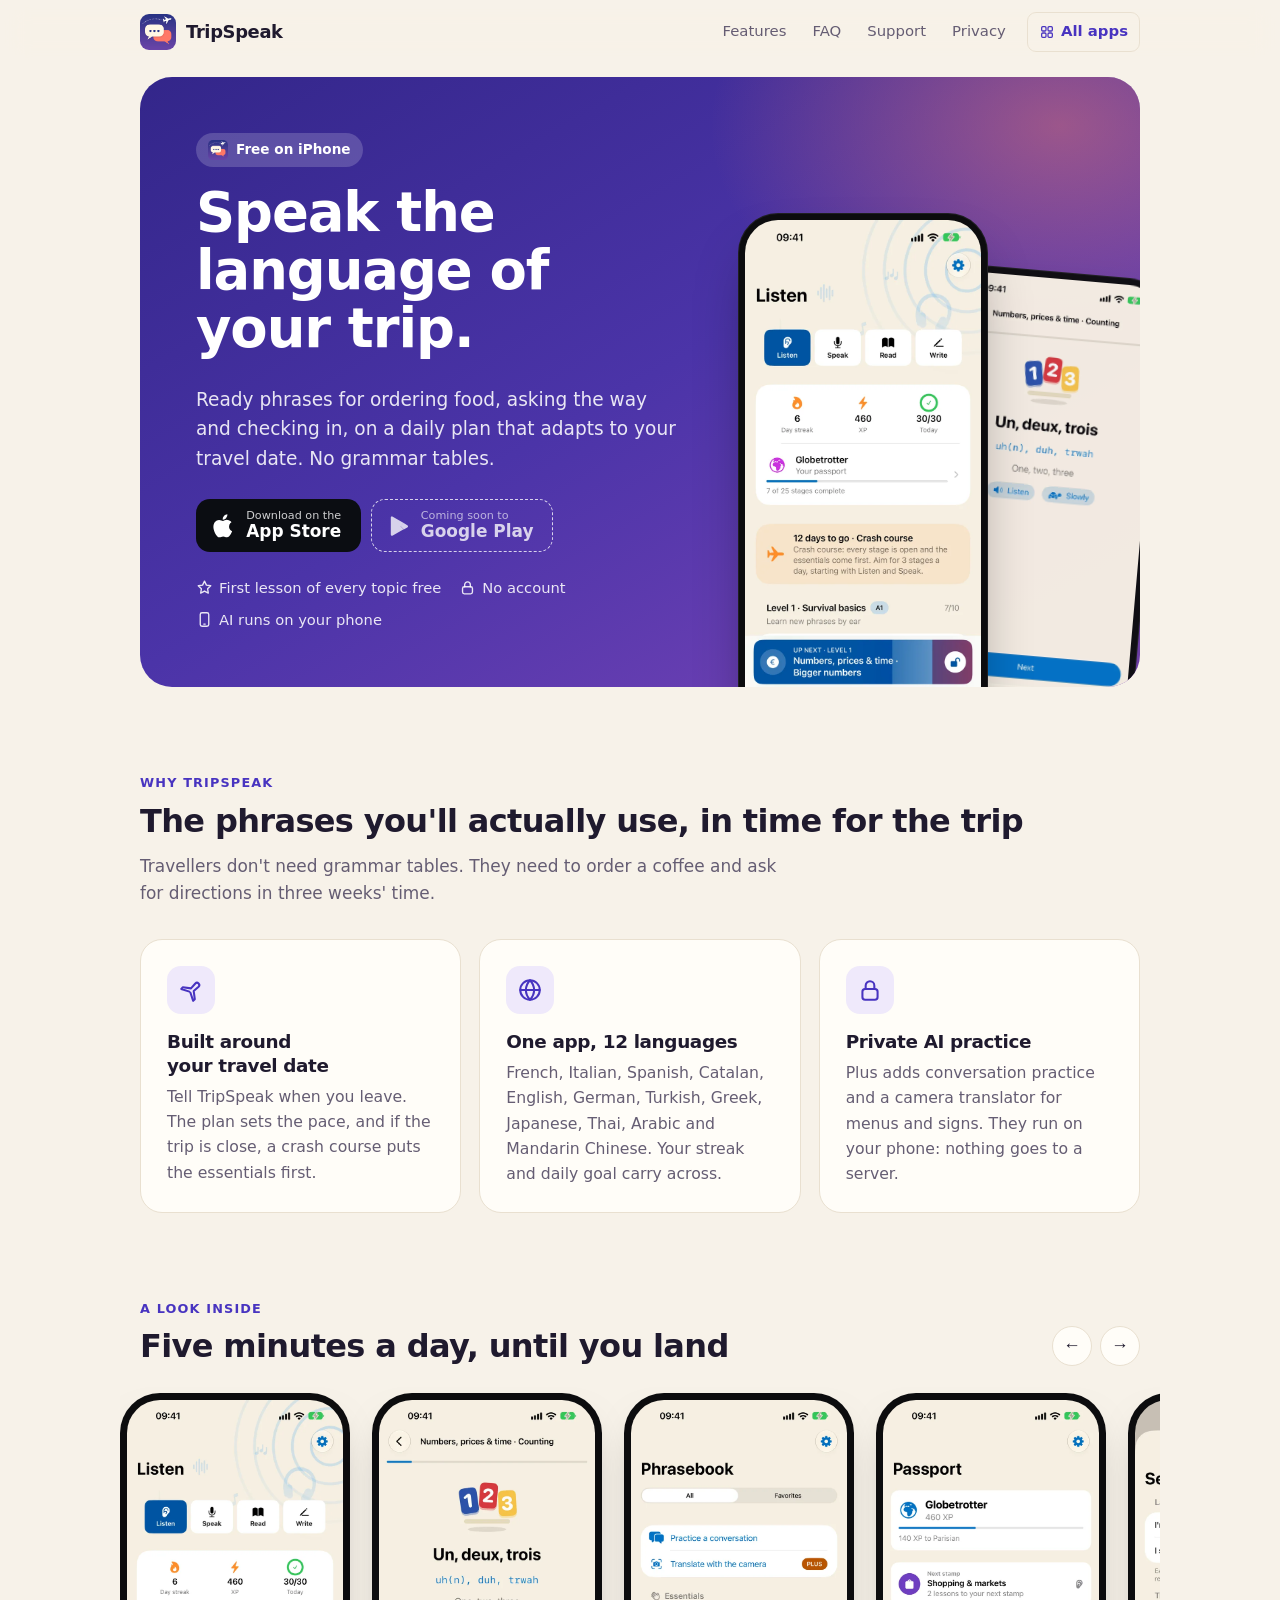
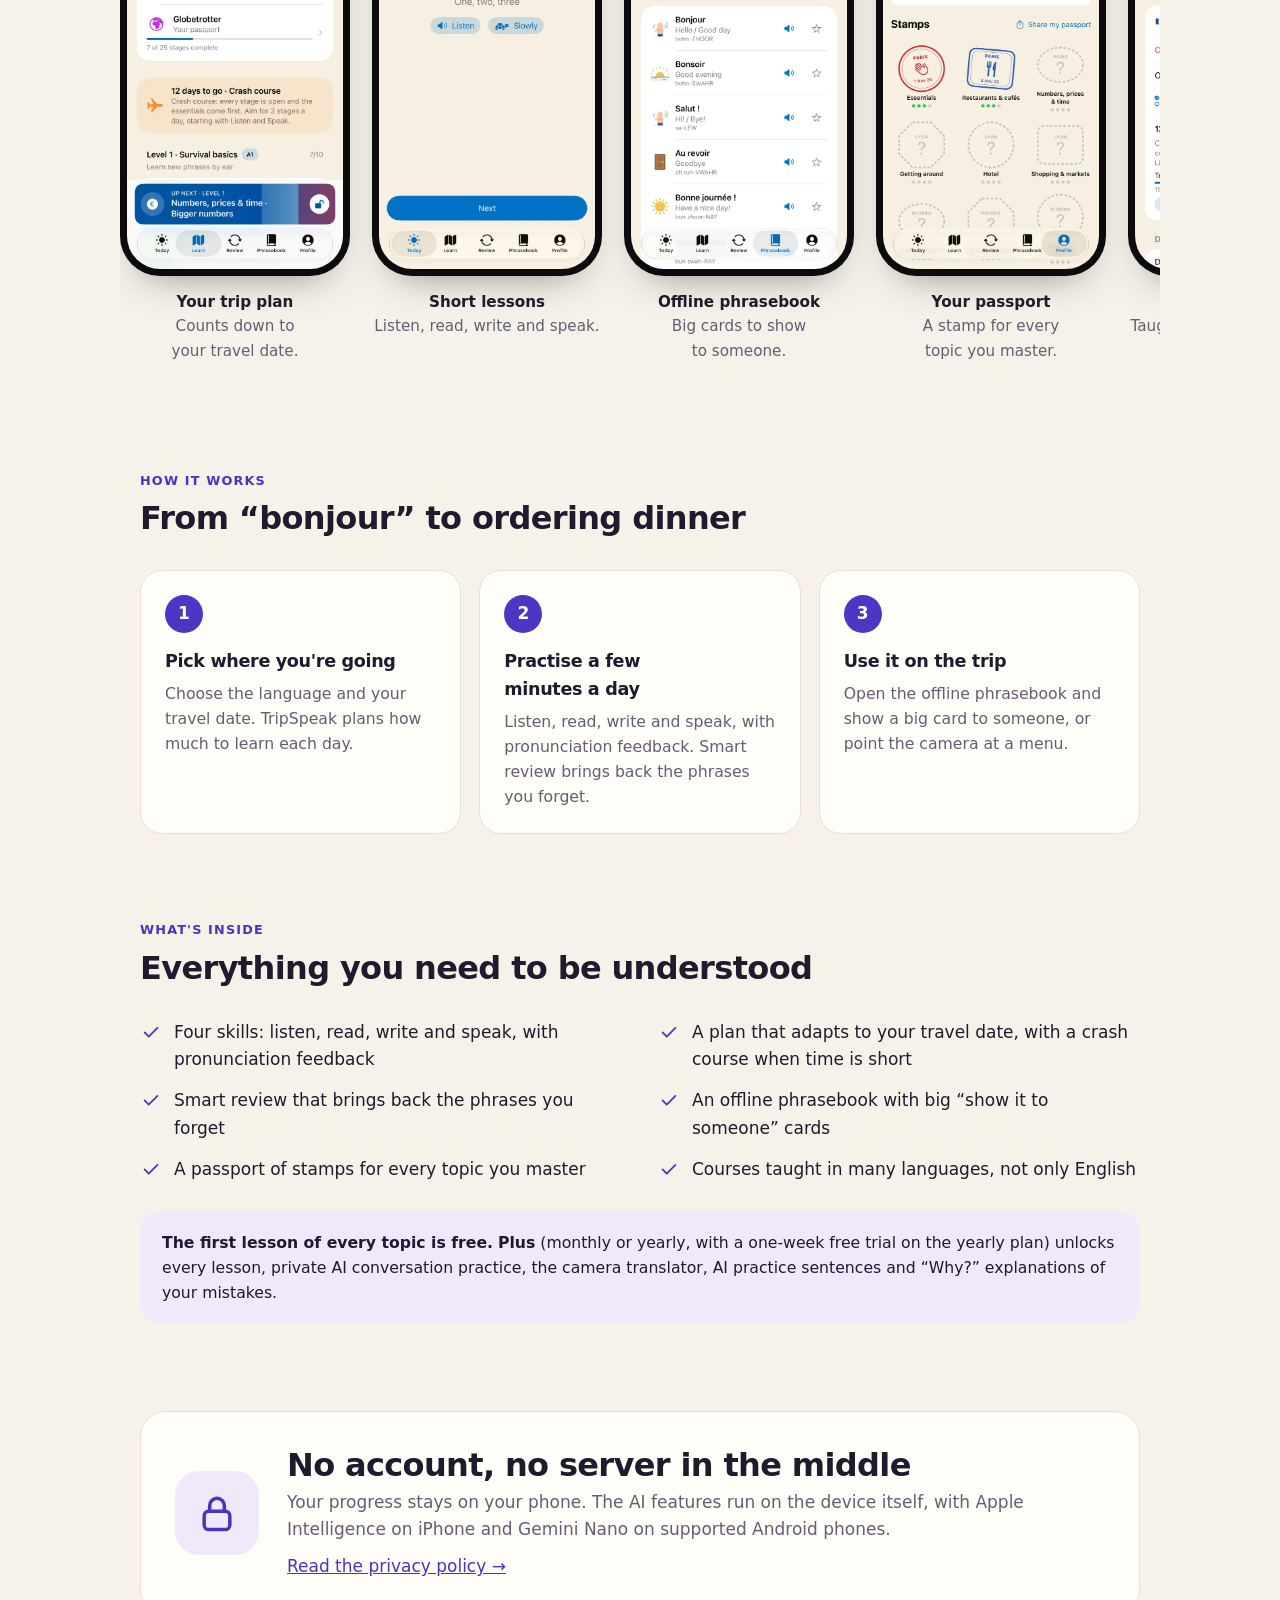
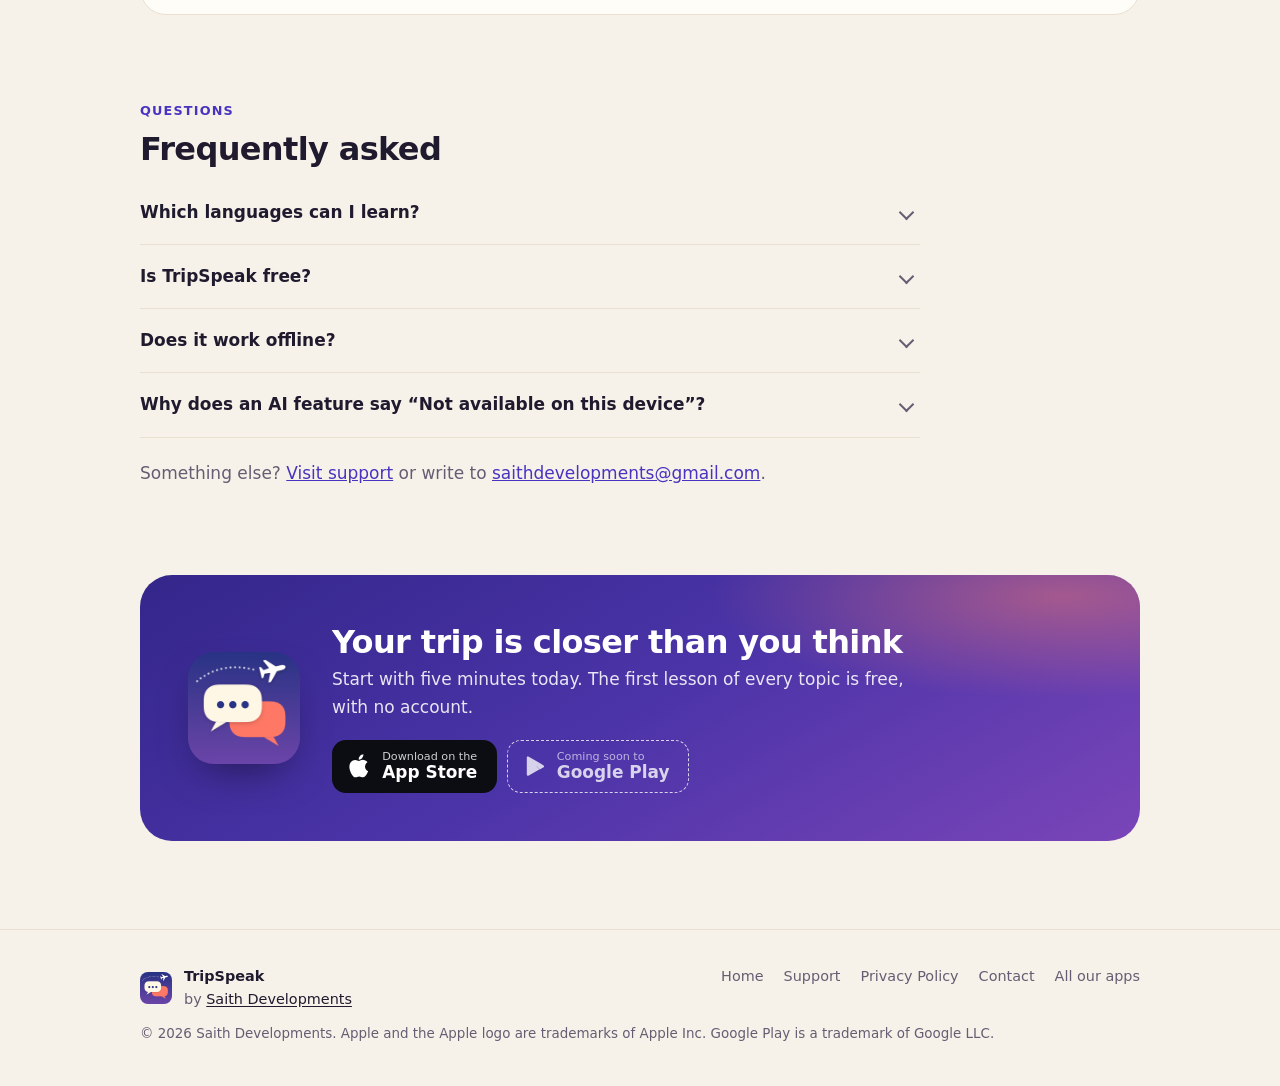
==== commit 468d6a4a: "Social icons only for accounts that exist Co-Authored-By: Claude Opus 5.5 <noreply@anthropic.com>" ====
--- a/index.html
+++ b/index.html
@@ -157,9 +157,9 @@
 }
 @media(max-width:400px){header.top nav a.opt2{display:none}}
 @media(prefers-reduced-motion:reduce){html{scroll-behavior:auto}*{transition:none!important}}
-</style><script type="application/ld+json">{"@context": "https://schema.org", "@type": "SoftwareApplication", "name": "TripSpeak: Travel Phrases", "operatingSystem": "iOS, Android", "applicationCategory": "EducationalApplication", "description": "Learn the phrases you'll use on your trip, on a plan that counts down to your travel date. French, Italian, Spanish, Japanese, Thai and more. No account.", "url": "https://saith96.github.io/tripspeak-site/", "image": "https://saith96.github.io/tripspeak-site/assets/icon.png", "author": {"@type": "Organization", "name": "Saith Developments", "url": "https://saith96.github.io/apps/"}, "offers": {"@type": "Offer", "price": "0", "priceCurrency": "USD"}, "installUrl": "https://apps.apple.com/app/id6828880209", "sameAs": ["https://www.instagram.com/tripspeak/", "https://www.tiktok.com/@tripspeak"]}</script><script type="application/ld+json">{"@context": "https://schema.org", "@type": "FAQPage", "mainEntity": [{"@type": "Question", "name": "Which languages can I learn?", "acceptedAnswer": {"@type": "Answer", "text": "French, Italian, Spanish, Catalan, English, German, Turkish, Greek, Japanese, Thai, Arabic and Mandarin Chinese. Each course keeps its own progress, and your streak and daily goal count them all."}}, {"@type": "Question", "name": "Is TripSpeak free?", "acceptedAnswer": {"@type": "Answer", "text": "The first lesson of every topic is free. Plus is a monthly or yearly subscription, and the yearly plan starts with a one-week free trial for new subscribers."}}, {"@type": "Question", "name": "Does it work offline?", "acceptedAnswer": {"@type": "Answer", "text": "Yes, lessons and the phrasebook work without a connection. The camera translator may download a language once, which needs internet."}}, {"@type": "Question", "name": "Why does an AI feature say “Not available on this device”?", "acceptedAnswer": {"@type": "Answer", "text": "The AI features run on the phone itself and need a compatible iPhone with Apple Intelligence turned on, or a supported Android phone with Gemini Nano."}}]}</script>
+</style><script type="application/ld+json">{"@context": "https://schema.org", "@type": "SoftwareApplication", "name": "TripSpeak: Travel Phrases", "operatingSystem": "iOS, Android", "applicationCategory": "EducationalApplication", "description": "Learn the phrases you'll use on your trip, on a plan that counts down to your travel date. French, Italian, Spanish, Japanese, Thai and more. No account.", "url": "https://saith96.github.io/tripspeak-site/", "image": "https://saith96.github.io/tripspeak-site/assets/icon.png", "author": {"@type": "Organization", "name": "Saith Developments", "url": "https://saith96.github.io/apps/"}, "offers": {"@type": "Offer", "price": "0", "priceCurrency": "USD"}, "installUrl": "https://apps.apple.com/app/id6828880209"}</script><script type="application/ld+json">{"@context": "https://schema.org", "@type": "FAQPage", "mainEntity": [{"@type": "Question", "name": "Which languages can I learn?", "acceptedAnswer": {"@type": "Answer", "text": "French, Italian, Spanish, Catalan, English, German, Turkish, Greek, Japanese, Thai, Arabic and Mandarin Chinese. Each course keeps its own progress, and your streak and daily goal count them all."}}, {"@type": "Question", "name": "Is TripSpeak free?", "acceptedAnswer": {"@type": "Answer", "text": "The first lesson of every topic is free. Plus is a monthly or yearly subscription, and the yearly plan starts with a one-week free trial for new subscribers."}}, {"@type": "Question", "name": "Does it work offline?", "acceptedAnswer": {"@type": "Answer", "text": "Yes, lessons and the phrasebook work without a connection. The camera translator may download a language once, which needs internet."}}, {"@type": "Question", "name": "Why does an AI feature say “Not available on this device”?", "acceptedAnswer": {"@type": "Answer", "text": "The AI features run on the phone itself and need a compatible iPhone with Apple Intelligence turned on, or a supported Android phone with Gemini Nano."}}]}</script>
 </head><body><a class="skip" href="#main">Skip to content</a>
-<header class="top"><div class="wrap"><a class="brand" href="index.html"><img src="assets/icon.png" alt="" width="36" height="36">TripSpeak</a><nav aria-label="Site"><a href="index.html#features" class="opt">Features</a><a href="index.html#faq" class="opt">FAQ</a><a href="support.html" class="">Support</a><a href="privacy.html" class="opt2">Privacy</a><span class="tsoc"><a href="https://www.instagram.com/tripspeak/" class="soc" rel="me noopener" target="_blank" aria-label="TripSpeak on Instagram" title="TripSpeak on Instagram"><svg viewBox="0 0 24 24" width="22" height="22" fill="none" stroke="currentColor" stroke-width="2" aria-hidden="true"><rect x="3" y="3" width="18" height="18" rx="5"/><circle cx="12" cy="12" r="4"/><circle cx="17.4" cy="6.6" r="1.1" fill="currentColor" stroke="none"/></svg></a><a href="https://www.tiktok.com/@tripspeak" class="soc" rel="me noopener" target="_blank" aria-label="TripSpeak on TikTok" title="TripSpeak on TikTok"><svg viewBox="0 0 24 24" width="22" height="22" fill="currentColor" aria-hidden="true"><path d="M16.6 5.8A4.3 4.3 0 0 1 15.5 3h-3.1v12.4a2.6 2.6 0 1 1-2.6-2.6c.3 0 .5 0 .8.1V9.7a5.7 5.7 0 1 0 4.9 5.7V9.1a7.4 7.4 0 0 0 4.3 1.4V7.4a4.3 4.3 0 0 1-3.2-1.6Z"/></svg></a></span><a href="https://saith96.github.io/apps/" class="hub" title="All apps by Saith Developments"><svg class="ic" viewBox="0 0 24 24" fill="none" stroke="currentColor" stroke-width="1.9" stroke-linecap="round" stroke-linejoin="round" aria-hidden="true"><rect x="4" y="4" width="6.5" height="6.5" rx="1.6"/><rect x="13.5" y="4" width="6.5" height="6.5" rx="1.6"/><rect x="4" y="13.5" width="6.5" height="6.5" rx="1.6"/><rect x="13.5" y="13.5" width="6.5" height="6.5" rx="1.6"/></svg><span>All apps</span></a></nav></div></header>
+<header class="top"><div class="wrap"><a class="brand" href="index.html"><img src="assets/icon.png" alt="" width="36" height="36">TripSpeak</a><nav aria-label="Site"><a href="index.html#features" class="opt">Features</a><a href="index.html#faq" class="opt">FAQ</a><a href="support.html" class="">Support</a><a href="privacy.html" class="opt2">Privacy</a><a href="https://saith96.github.io/apps/" class="hub" title="All apps by Saith Developments"><svg class="ic" viewBox="0 0 24 24" fill="none" stroke="currentColor" stroke-width="1.9" stroke-linecap="round" stroke-linejoin="round" aria-hidden="true"><rect x="4" y="4" width="6.5" height="6.5" rx="1.6"/><rect x="13.5" y="4" width="6.5" height="6.5" rx="1.6"/><rect x="4" y="13.5" width="6.5" height="6.5" rx="1.6"/><rect x="13.5" y="13.5" width="6.5" height="6.5" rx="1.6"/></svg><span>All apps</span></a></nav></div></header>
 <main id="main"><div class="wrap">
 <section class="hero">
 <div class="txt"><span class="tag"><img src="assets/icon.png" alt="" width="20" height="20">Free on iPhone</span>
@@ -188,7 +188,7 @@
 </div></main>
 <footer class="site"><div class="wrap">
 <div class="fb"><img src="assets/icon.png" alt="" width="32" height="32" loading="lazy"><span><b>TripSpeak</b>by <a href="https://saith96.github.io/apps/" class="maker">Saith Developments</a></span></div>
-<nav aria-label="Footer"><a href="index.html">Home</a><a href="support.html">Support</a><a href="privacy.html">Privacy Policy</a><span class="social"><a href="https://www.instagram.com/tripspeak/" rel="me noopener" target="_blank" aria-label="TripSpeak on Instagram" title="TripSpeak on Instagram"><svg viewBox="0 0 24 24" width="22" height="22" fill="none" stroke="currentColor" stroke-width="2" aria-hidden="true"><rect x="3" y="3" width="18" height="18" rx="5"/><circle cx="12" cy="12" r="4"/><circle cx="17.4" cy="6.6" r="1.1" fill="currentColor" stroke="none"/></svg></a><a href="https://www.tiktok.com/@tripspeak" rel="me noopener" target="_blank" aria-label="TripSpeak on TikTok" title="TripSpeak on TikTok"><svg viewBox="0 0 24 24" width="22" height="22" fill="currentColor" aria-hidden="true"><path d="M16.6 5.8A4.3 4.3 0 0 1 15.5 3h-3.1v12.4a2.6 2.6 0 1 1-2.6-2.6c.3 0 .5 0 .8.1V9.7a5.7 5.7 0 1 0 4.9 5.7V9.1a7.4 7.4 0 0 0 4.3 1.4V7.4a4.3 4.3 0 0 1-3.2-1.6Z"/></svg></a></span><a href="mailto:saithdevelopments@gmail.com">Contact</a><a href="https://saith96.github.io/apps/">All our apps</a></nav>
+<nav aria-label="Footer"><a href="index.html">Home</a><a href="support.html">Support</a><a href="privacy.html">Privacy Policy</a><a href="mailto:saithdevelopments@gmail.com">Contact</a><a href="https://saith96.github.io/apps/">All our apps</a></nav>
 <p class="legal">&copy; 2026 Saith Developments. Apple and the Apple logo are trademarks of Apple Inc. Google Play is a trademark of Google LLC.</p>
 </div></footer><script>
 (function(){var h=document.querySelector('header.top');function f(){h.classList.toggle('scrolled',scrollY>8)}addEventListener('scroll',f,{passive:true});f();
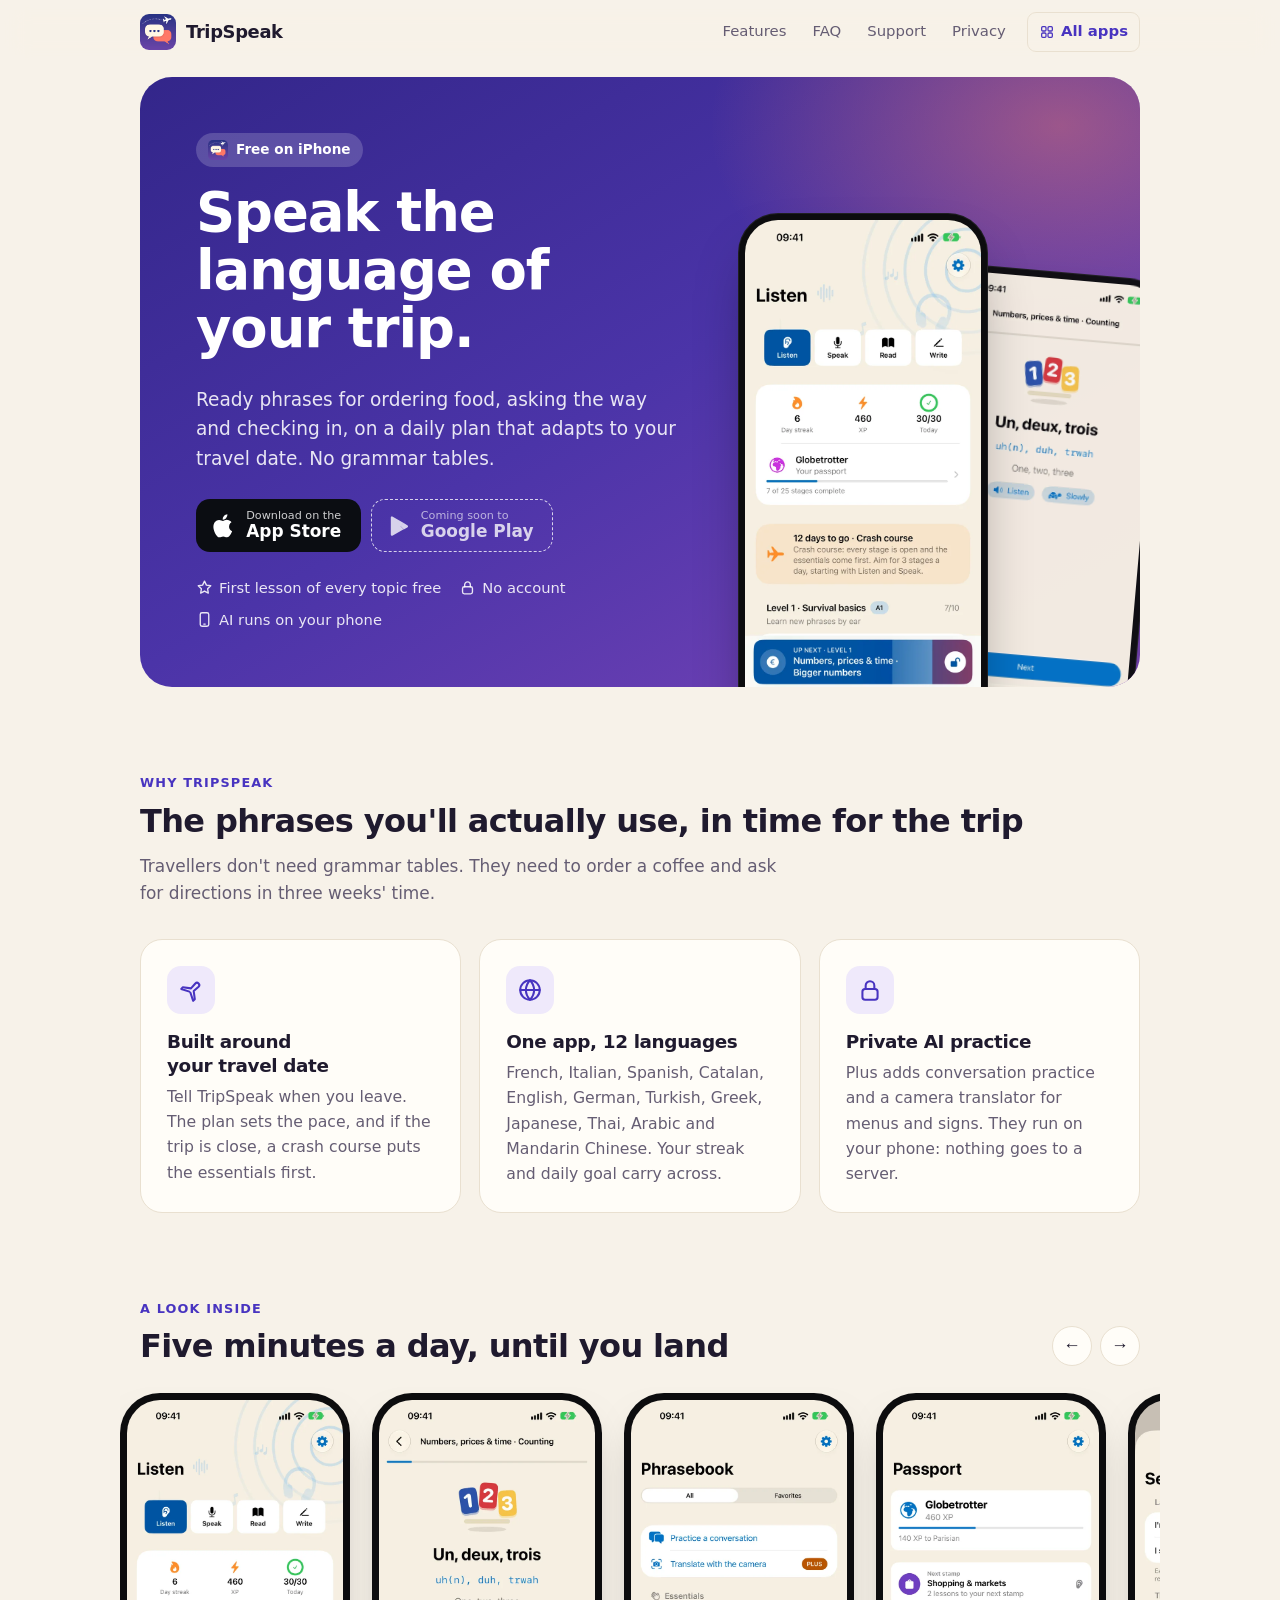
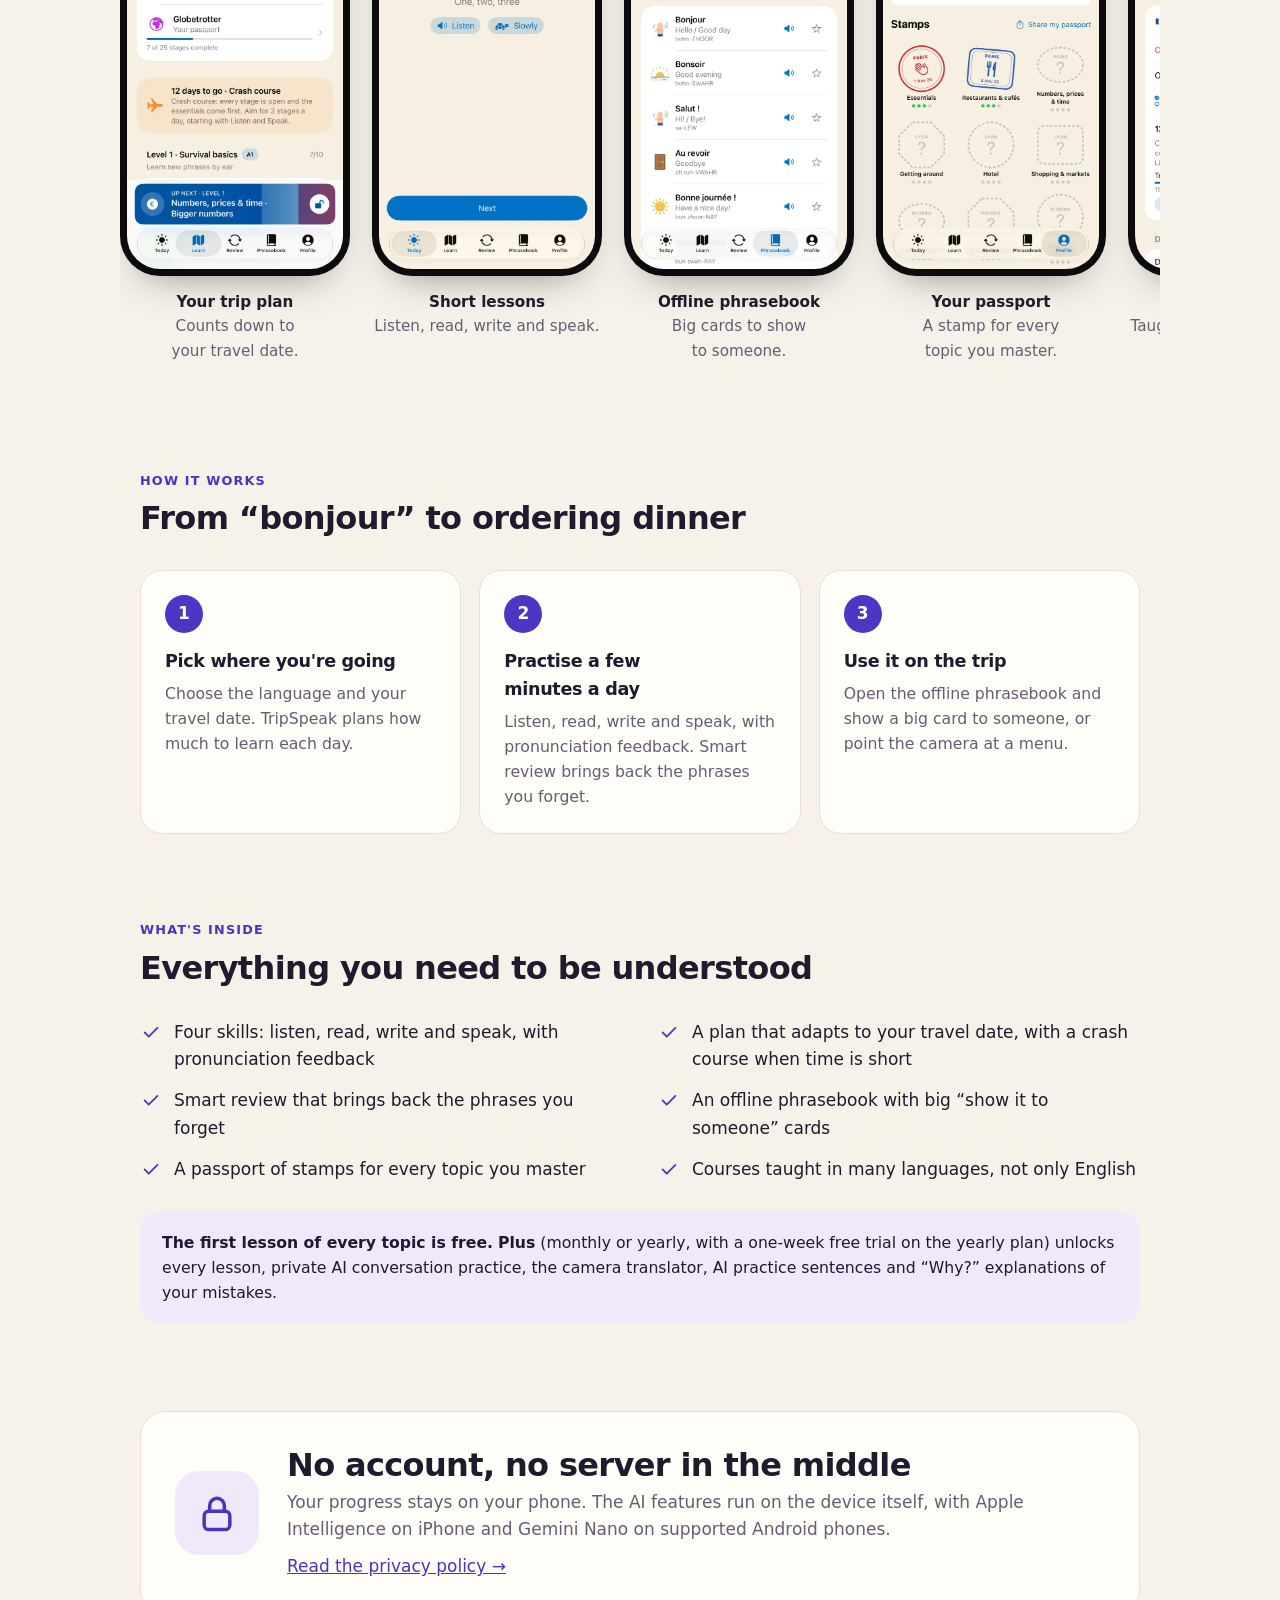
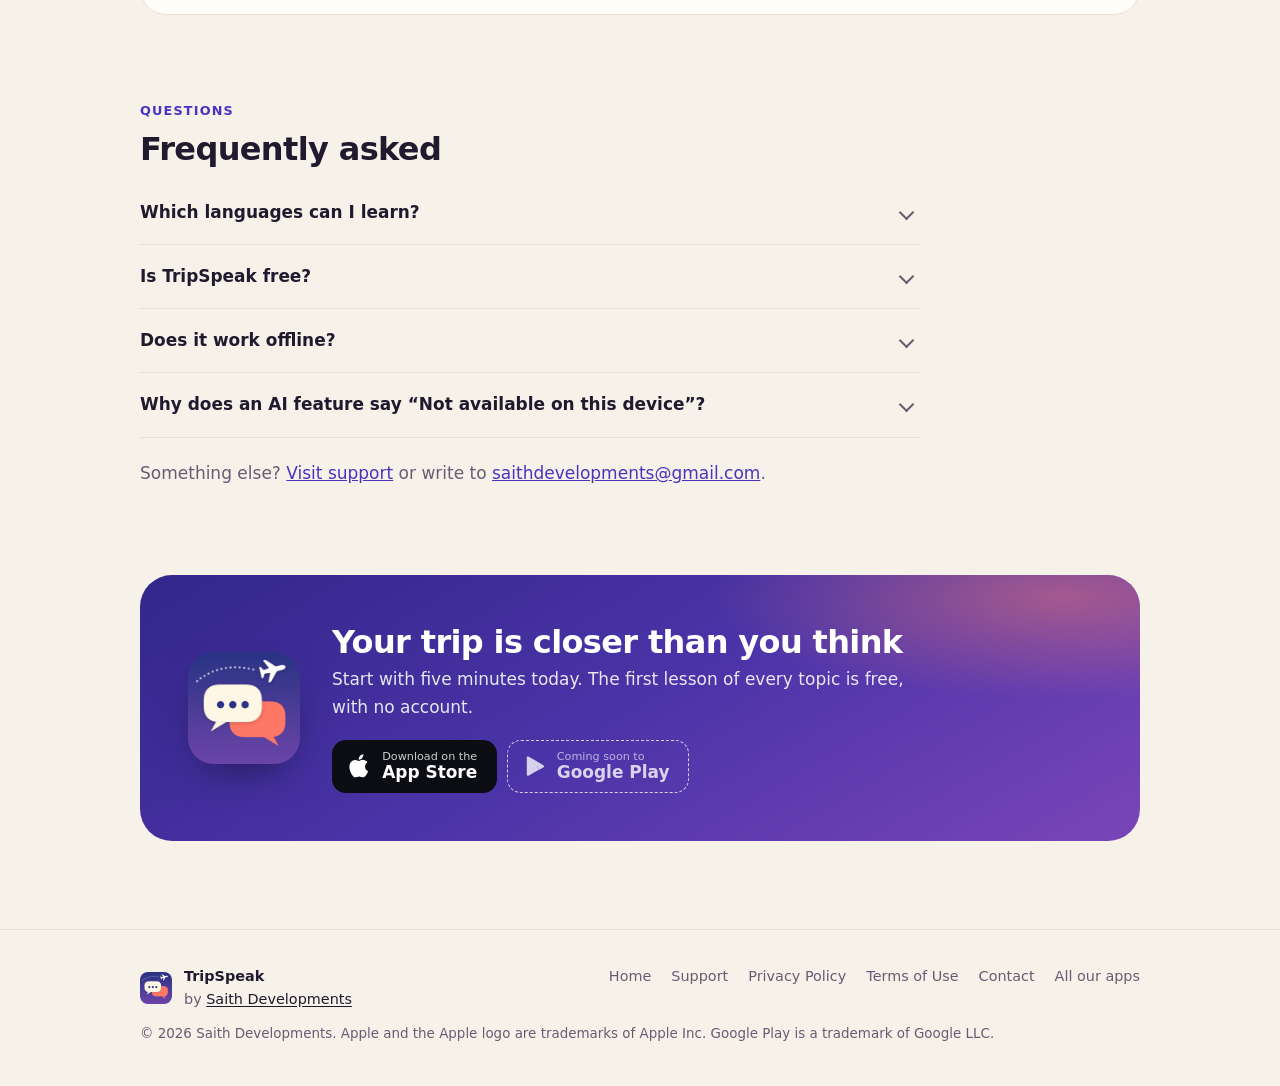
==== commit 8c35af14: "Add Terms of Use page (linked from the Android paywall) Co-Authored-By: Claude Opus 5.5 <noreply@ant" ====
--- a/index.html
+++ b/index.html
@@ -188,7 +188,7 @@
 </div></main>
 <footer class="site"><div class="wrap">
 <div class="fb"><img src="assets/icon.png" alt="" width="32" height="32" loading="lazy"><span><b>TripSpeak</b>by <a href="https://saith96.github.io/apps/" class="maker">Saith Developments</a></span></div>
-<nav aria-label="Footer"><a href="index.html">Home</a><a href="support.html">Support</a><a href="privacy.html">Privacy Policy</a><a href="mailto:saithdevelopments@gmail.com">Contact</a><a href="https://saith96.github.io/apps/">All our apps</a></nav>
+<nav aria-label="Footer"><a href="index.html">Home</a><a href="support.html">Support</a><a href="privacy.html">Privacy Policy</a><a href="terms.html">Terms of Use</a><a href="mailto:saithdevelopments@gmail.com">Contact</a><a href="https://saith96.github.io/apps/">All our apps</a></nav>
 <p class="legal">&copy; 2026 Saith Developments. Apple and the Apple logo are trademarks of Apple Inc. Google Play is a trademark of Google LLC.</p>
 </div></footer><script>
 (function(){var h=document.querySelector('header.top');function f(){h.classList.toggle('scrolled',scrollY>8)}addEventListener('scroll',f,{passive:true});f();
